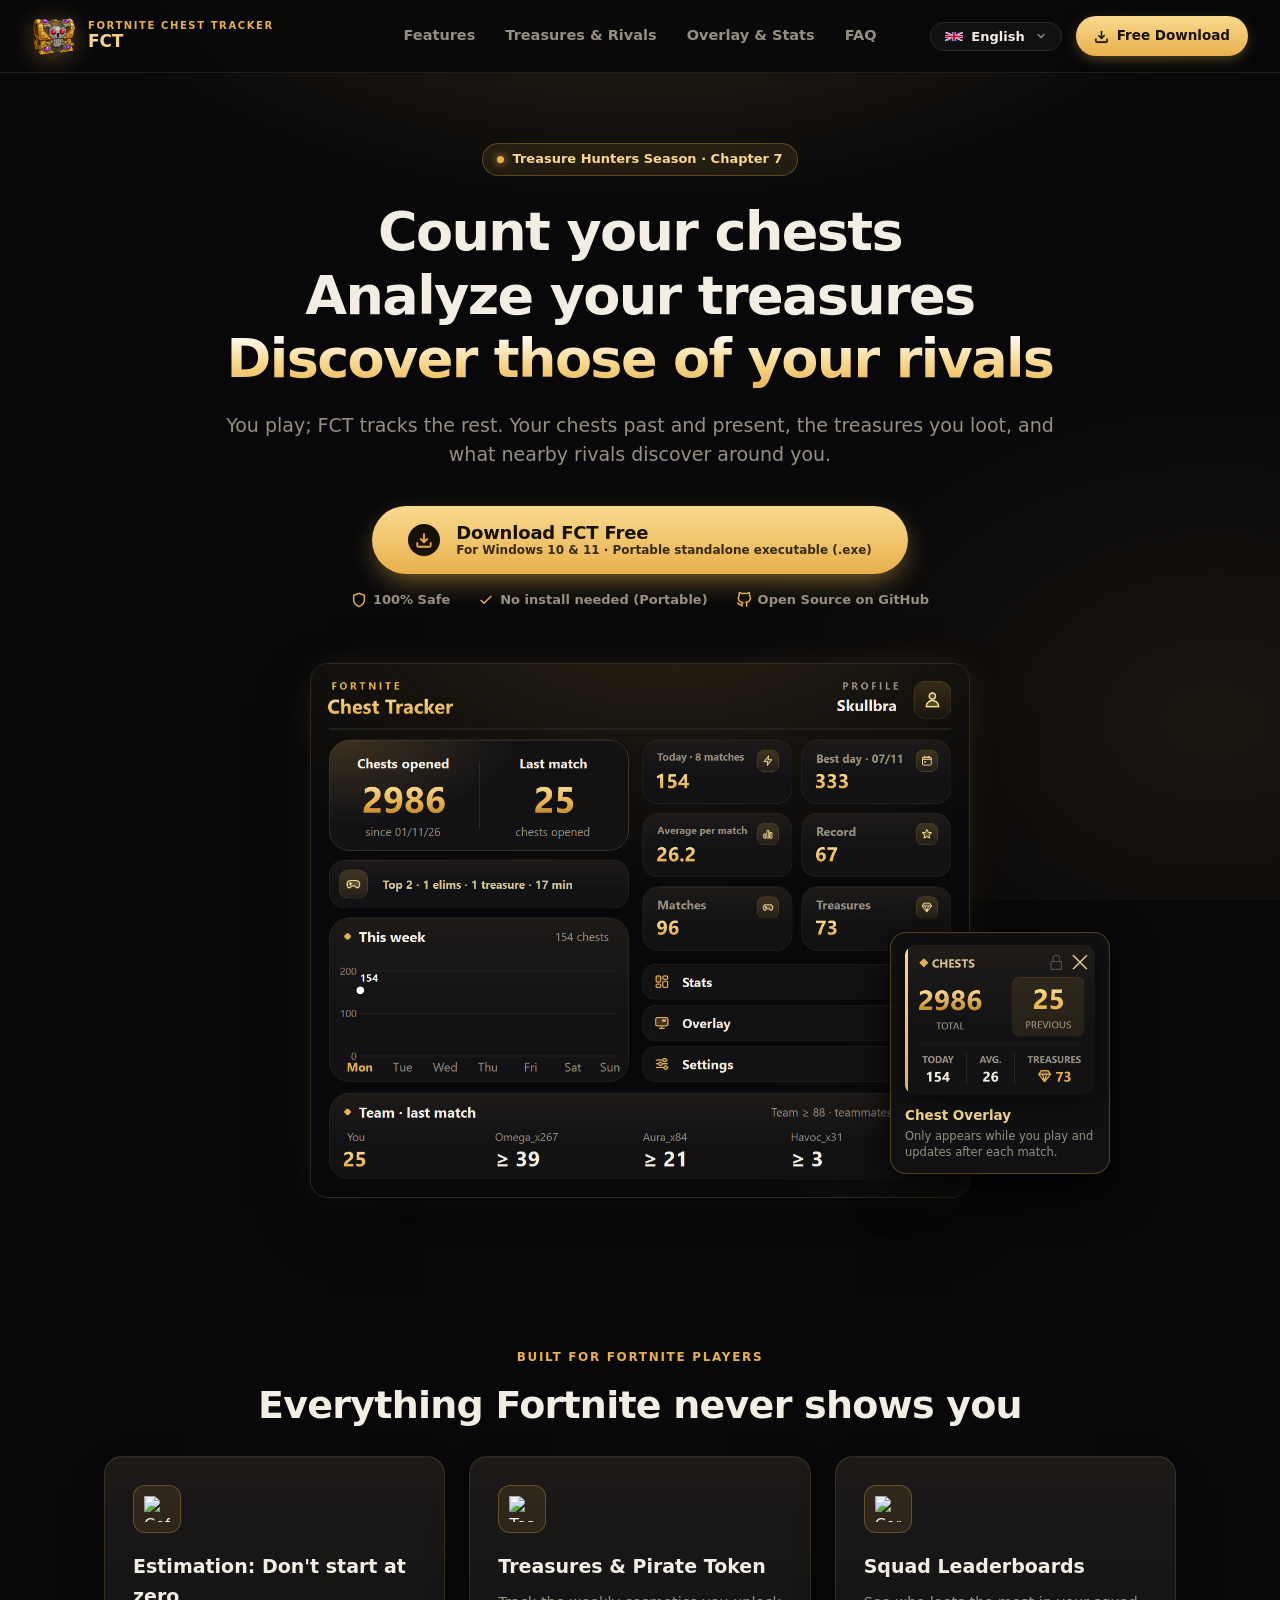
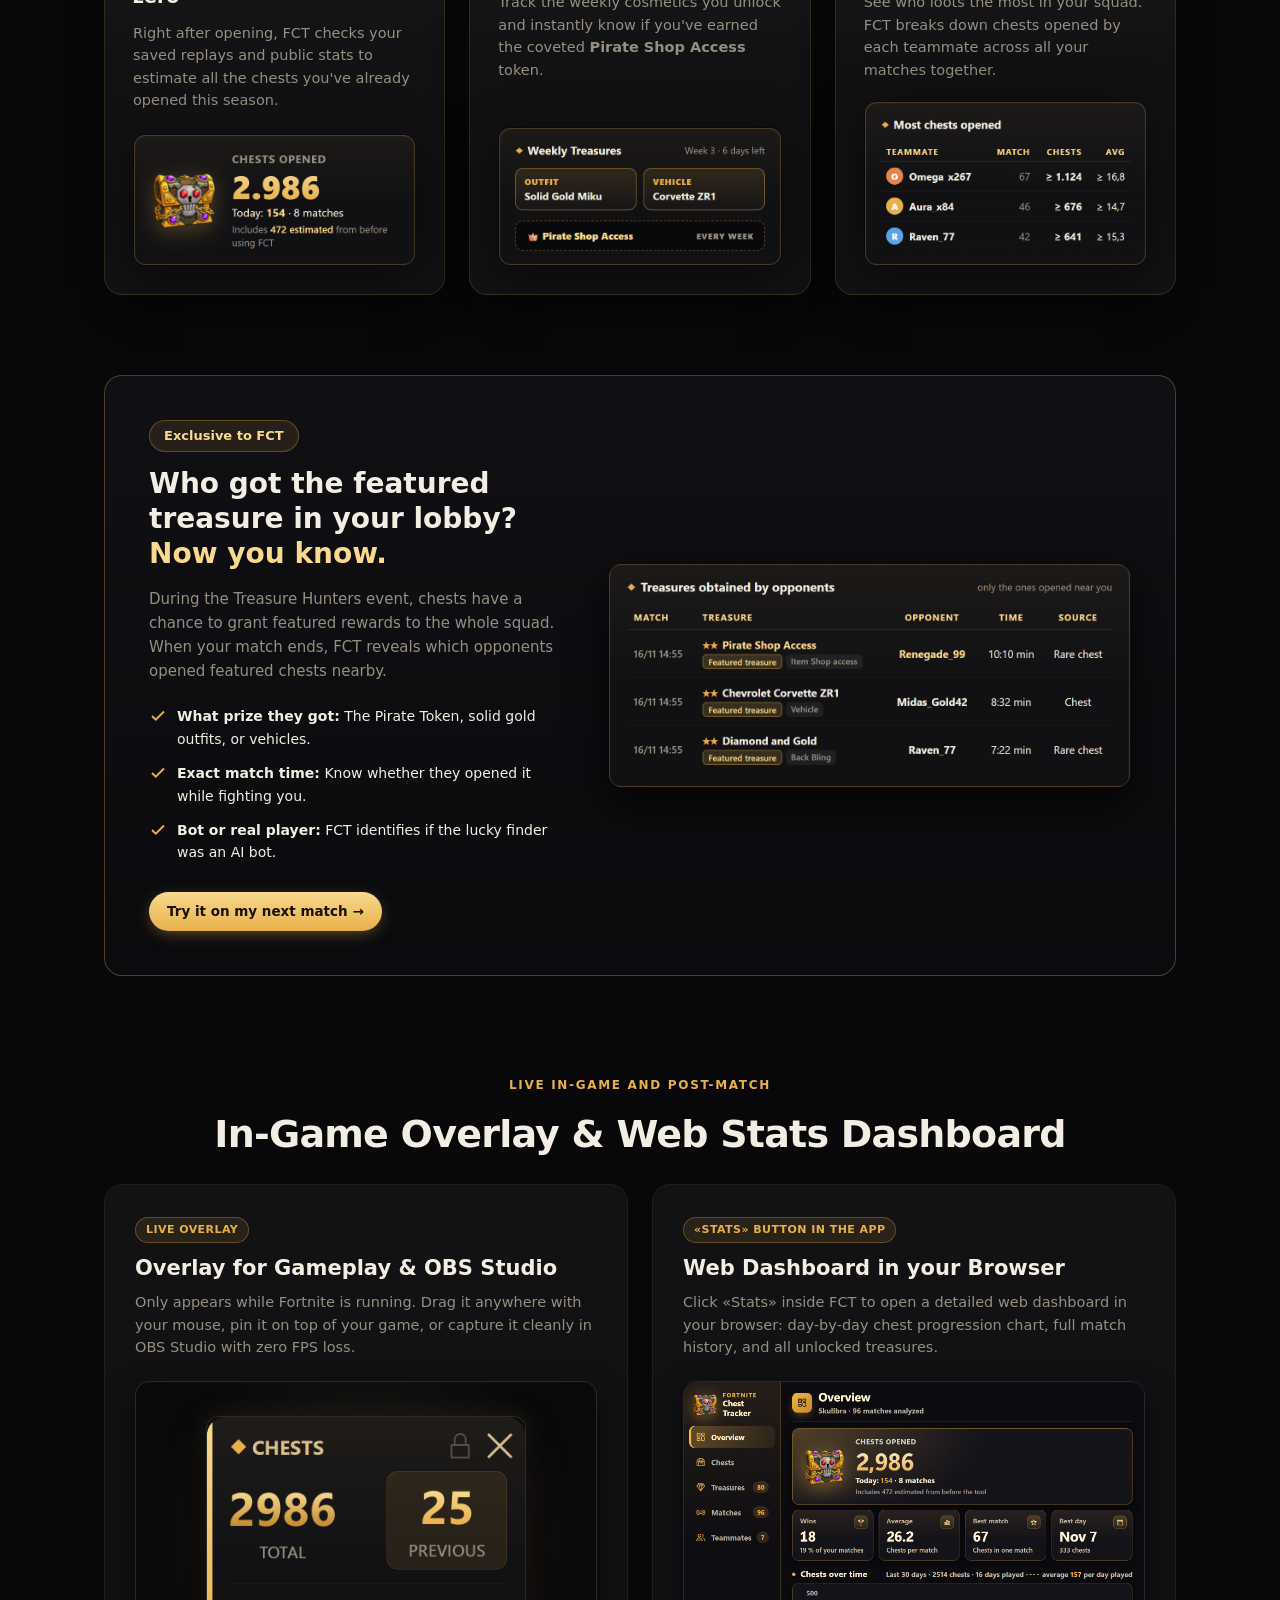
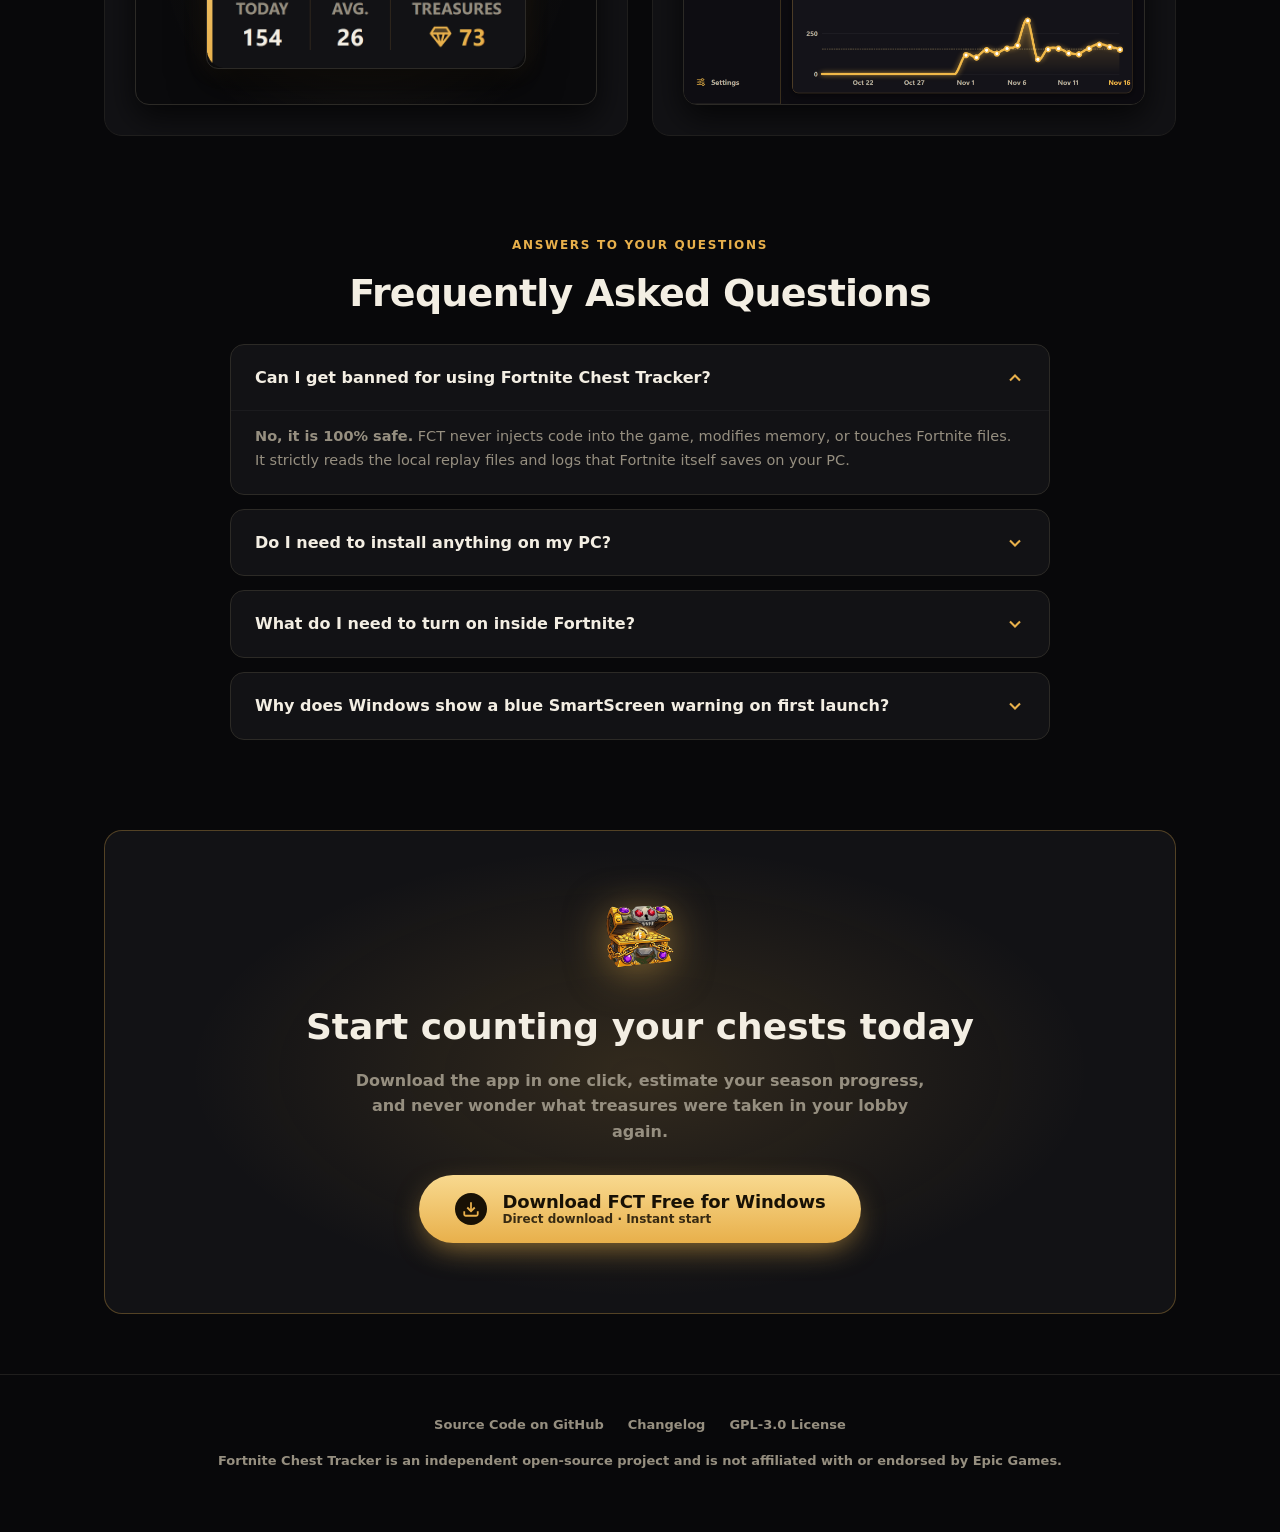
==== docs/en/index.html @ ac2f353c "docs: soporte de previsualización social por idioma y ruta /en/" ====
<!DOCTYPE html>
<html lang="en">

<head>
  <meta charset="UTF-8">
  <meta name="viewport" content="width=device-width, initial-scale=1.0">
  <title id="meta-title">Fortnite Chest Tracker (FCT) — Chest & Treasure Tracker</title>
  <meta name="description" id="meta-desc"
    content="Track every chest you open in Fortnite, match after match. Discover what featured treasures opponents found, estimate your season chest count, and push your personal records. 100% free and safe.">
  <link rel="icon" type="image/png" href="../images/icon-chest-open.png">

  <!-- Canonical -->
  <link rel="canonical" href="https://adrc4-ua.github.io/Fortnite-Chest-Tracker/en/">

  <!-- Open Graph / Redes Sociales (Facebook, WhatsApp, Telegram, Discord, LinkedIn) -->
  <meta property="og:site_name" content="Fortnite Chest Tracker">
  <meta property="og:type" content="website">
  <meta property="og:url" content="https://adrc4-ua.github.io/Fortnite-Chest-Tracker/en/">
  <meta property="og:title" content="Fortnite Chest Tracker">
  <meta property="og:description"
    content="Track every chest in Fortnite, analyze match treasures, discover what your rivals opened.">
  <meta property="og:image" content="https://adrc4-ua.github.io/Fortnite-Chest-Tracker/images/fct-preview.png">
  <meta property="og:image:secure_url" content="https://adrc4-ua.github.io/Fortnite-Chest-Tracker/images/fct-preview.png">
  <meta property="og:image:type" content="image/png">
  <meta property="og:image:width" content="1200">
  <meta property="og:image:height" content="630">
  <meta property="og:image:alt" content="Fortnite Chest Tracker - Chest and treasure tracker">
  <meta property="og:locale" content="en_US">
  <meta property="og:locale:alternate" content="es_ES">

  <!-- Twitter / X Cards -->
  <meta name="twitter:card" content="summary_large_image">
  <meta name="twitter:url" content="https://adrc4-ua.github.io/Fortnite-Chest-Tracker/en/">
  <meta name="twitter:title" content="Fortnite Chest Tracker">
  <meta name="twitter:description"
    content="Track every chest in Fortnite, analyze match treasures, discover what your rivals opened.">
  <meta name="twitter:image" content="https://adrc4-ua.github.io/Fortnite-Chest-Tracker/images/fct-preview.png">
  <meta name="twitter:image:alt" content="Fortnite Chest Tracker - Chest and treasure tracker">

  <meta name="theme-color" content="#e8b04b">

  <style>
    :root {
      --bg: #08080a;
      --bg2: #111114;
      --card: #121215;
      --card-hover: #17171d;
      --ink: #f3eee3;
      --muted: #968f80;
      --faint: #5a554b;
      --line: #1f1e1d;
      --line2: #2c2a26;
      --gold: #e8b04b;
      --gold-hi: #f8d98f;
      --gold-lo: #8a6524;
      --gold-soft: rgba(232, 176, 75, 0.10);
      --gold-line: rgba(232, 176, 75, 0.30);
      --radius: 18px;
      --shadow: 0 1px 0 rgba(255, 255, 255, 0.03) inset, 0 18px 40px -18px rgba(0, 0, 0, 0.7);
      --gold-fill: linear-gradient(180deg, var(--gold-hi), var(--gold));
      --gold-glow: 0 10px 30px -8px rgba(232, 176, 75, 0.65);
    }

    * {
      box-sizing: border-box;
      margin: 0;
      padding: 0;
    }

    html {
      scroll-behavior: smooth;
      background: var(--bg);
      color-scheme: dark;
    }

    body {
      background:
        radial-gradient(900px 480px at 50% -120px, rgba(232, 176, 75, 0.20), transparent 70%),
        radial-gradient(700px 520px at 95% 80%, rgba(232, 176, 75, 0.08), transparent 70%),
        var(--bg);
      background-attachment: fixed;
      color: var(--ink);
      font-family: "Segoe UI Variable Text", "Segoe UI", system-ui, -apple-system, sans-serif;
      line-height: 1.6;
      -webkit-font-smoothing: antialiased;
      overflow-x: hidden;
    }

    a {
      color: inherit;
      text-decoration: none;
    }

    .container {
      width: 100%;
      max-width: 1120px;
      margin: 0 auto;
      padding: 0 24px;
    }

    /* ---- Header / Nav ---------------------------------------------------- */
    header {
      position: sticky;
      top: 0;
      z-index: 1000;
      backdrop-filter: blur(16px);
      -webkit-backdrop-filter: blur(16px);
      background: rgba(8, 8, 10, 0.85);
      border-bottom: 1px solid var(--line);
      transition: background 0.2s;
      width: 100%;
    }

    .nav-wrap {
      position: relative;
      display: flex;
      align-items: center;
      justify-content: space-between;
      height: 72px;
      width: 100%;
      max-width: 1360px;
      margin: 0 auto;
      padding: 0 32px;
      box-sizing: border-box;
    }

    .logo {
      display: flex;
      align-items: center;
      gap: 12px;
      font-weight: 700;
      cursor: pointer;
      flex-shrink: 0;
      z-index: 2;
    }

    .logo-chest {
      position: relative;
      width: 44px;
      height: 44px;
      flex-shrink: 0;
    }

    .logo-chest img {
      position: absolute;
      top: 0;
      left: 0;
      width: 100%;
      height: 100%;
      object-fit: contain;
      transition: opacity 0.3s ease, transform 0.3s ease;
      filter: drop-shadow(0 4px 12px rgba(232, 176, 75, 0.35));
    }

    .logo-chest .img-open {
      opacity: 0;
      transform: scale(0.9);
    }

    .logo:hover .logo-chest .img-closed {
      opacity: 0;
      transform: scale(0.9);
    }

    .logo:hover .logo-chest .img-open {
      opacity: 1;
      transform: scale(1.08);
    }

    .logo-text {
      display: flex;
      flex-direction: column;
      line-height: 1.15;
    }

    .logo-text span {
      font-size: 10px;
      font-weight: 700;
      letter-spacing: 0.16em;
      text-transform: uppercase;
      color: var(--gold);
    }

    .logo-text b {
      font-size: 17px;
      letter-spacing: -0.01em;
      background: linear-gradient(90deg, var(--gold-hi), var(--gold));
      -webkit-background-clip: text;
      background-clip: text;
      color: transparent;
    }

    /* Opciones estrictamente centradas con respecto a la pantalla horizontal */
    .nav-links {
      position: absolute;
      left: 50%;
      top: 50%;
      transform: translate(-50%, -50%);
      display: flex;
      align-items: center;
      gap: 30px;
      font-size: 14.5px;
      font-weight: 600;
      color: var(--muted);
      white-space: nowrap;
      z-index: 1;
    }

    .nav-links a {
      transition: color 0.15s ease;
      white-space: nowrap;
    }

    .nav-links a:hover {
      color: var(--ink);
    }

    .nav-actions {
      display: flex;
      align-items: center;
      gap: 14px;
      flex-shrink: 0;
      z-index: 2;
    }

    /* Language Dropdown (Extensible & Aesthetic) */
    .lang-dropdown {
      position: relative;
      display: inline-block;
    }

    .lang-dropdown-btn {
      appearance: none;
      display: inline-flex;
      align-items: center;
      gap: 8px;
      background: var(--bg2);
      border: 1px solid var(--line2);
      color: var(--ink);
      font-family: inherit;
      font-size: 13px;
      font-weight: 600;
      padding: 7px 14px;
      border-radius: 99px;
      cursor: pointer;
      transition: border-color 0.15s, background 0.15s, box-shadow 0.15s;
      user-select: none;
    }

    .lang-dropdown-btn:hover,
    .lang-dropdown.open .lang-dropdown-btn {
      border-color: var(--gold-line);
      background: #17171d;
      color: #fff;
      box-shadow: 0 0 14px rgba(232, 176, 75, 0.18);
    }

    .lang-btn-flag {
      display: inline-flex;
      align-items: center;
      line-height: 1;
    }

    .lang-btn-label {
      line-height: 1;
    }

    .lang-chevron {
      color: var(--muted);
      transition: transform 0.2s ease, color 0.15s ease;
      margin-left: 2px;
      display: inline-block;
    }

    .lang-dropdown.open .lang-chevron {
      transform: rotate(180deg);
      color: var(--gold);
    }

    .lang-dropdown-menu {
      position: absolute;
      top: calc(100% + 8px);
      right: 0;
      min-width: 175px;
      background: rgba(18, 18, 21, 0.96);
      backdrop-filter: blur(16px);
      -webkit-backdrop-filter: blur(16px);
      border: 1px solid var(--gold-line);
      border-radius: 14px;
      padding: 6px;
      box-shadow: 0 12px 32px rgba(0, 0, 0, 0.75), 0 0 16px rgba(232, 176, 75, 0.12);
      display: none;
      flex-direction: column;
      gap: 3px;
      z-index: 1000;
      animation: dropdownFade 0.16s cubic-bezier(0.16, 1, 0.3, 1);
    }

    @keyframes dropdownFade {
      from {
        opacity: 0;
        transform: translateY(-5px) scale(0.97);
      }

      to {
        opacity: 1;
        transform: translateY(0) scale(1);
      }
    }

    .lang-dropdown.open .lang-dropdown-menu {
      display: flex;
    }

    .lang-dropdown-item {
      display: flex;
      align-items: center;
      justify-content: space-between;
      padding: 8px 12px;
      border-radius: 9px;
      color: var(--muted);
      font-size: 13px;
      font-weight: 600;
      text-decoration: none;
      transition: background 0.15s, color 0.15s;
      cursor: pointer;
    }

    .lang-dropdown-item:hover {
      background: var(--gold-soft);
      color: var(--ink);
    }

    .lang-dropdown-item.active {
      background: rgba(232, 176, 75, 0.14);
      color: var(--gold-hi);
      font-weight: 700;
    }

    .lang-item-left {
      display: flex;
      align-items: center;
      gap: 9px;
    }

    .lang-flag {
      display: inline-flex;
      align-items: center;
      line-height: 1;
    }

    .lang-code-badge {
      font-size: 10px;
      font-weight: 700;
      letter-spacing: 0.04em;
      padding: 2px 6px;
      border-radius: 6px;
      background: rgba(255, 255, 255, 0.06);
      color: var(--muted);
      transition: background 0.15s, color 0.15s;
    }

    .lang-dropdown-item.active .lang-code-badge {
      background: var(--gold-fill);
      color: #1a1206;
    }

    .lang-check-icon {
      width: 14px;
      height: 14px;
      color: var(--gold);
      opacity: 0;
      flex-shrink: 0;
      transition: opacity 0.15s;
    }

    .lang-dropdown-item.active .lang-check-icon {
      opacity: 1;
    }

    .nav-cta {
      display: inline-flex;
      align-items: center;
      gap: 8px;
      padding: 9px 18px;
      border-radius: 99px;
      font-size: 13.5px;
      font-weight: 700;
      background: var(--gold-fill);
      color: #1a1206;
      box-shadow: 0 4px 16px -4px rgba(232, 176, 75, 0.5);
      transition: transform 0.15s ease, box-shadow 0.15s ease;
      white-space: nowrap;
    }

    .nav-cta:hover {
      transform: translateY(-1px);
      box-shadow: 0 6px 20px -4px rgba(232, 176, 75, 0.7);
    }

    /* ---- Hero Section ---------------------------------------------------- */
    .hero {
      padding: 70px 0 50px;
      text-align: center;
      position: relative;
    }

    .badge-pill {
      display: inline-flex;
      align-items: center;
      gap: 8px;
      padding: 5px 14px;
      border-radius: 99px;
      font-size: 13px;
      font-weight: 600;
      background: var(--gold-soft);
      border: 1px solid var(--gold-line);
      color: var(--gold-hi);
      margin-bottom: 24px;
    }

    .badge-dot {
      width: 7px;
      height: 7px;
      border-radius: 50%;
      background: var(--gold);
      box-shadow: 0 0 8px var(--gold);
      animation: pulse 2s infinite;
    }

    @keyframes pulse {

      0%,
      100% {
        opacity: 1;
        transform: scale(1);
      }

      50% {
        opacity: 0.5;
        transform: scale(0.85);
      }
    }

    .hero h1 {
      font-size: clamp(34px, 4.8vw, 54px);
      font-weight: 800;
      line-height: 1.18;
      letter-spacing: -0.03em;
      max-width: 1100px;
      margin: 0 auto 20px;
    }

    .hero h1 .highlight {
      background: linear-gradient(180deg, #ffffff 10%, var(--gold-hi) 55%, var(--gold) 100%);
      -webkit-background-clip: text;
      background-clip: text;
      color: transparent;
      display: inline-block;
    }

    .hero-sub {
      font-size: clamp(16px, 1.9vw, 19px);
      color: var(--muted);
      max-width: 840px;
      margin: 0 auto 36px;
      line-height: 1.55;
    }

    /* ---- Big Download CTA Button ----------------------------------------- */
    .cta-group {
      display: flex;
      flex-direction: column;
      align-items: center;
      gap: 16px;
      margin-bottom: 28px;
    }

    .btn-main-download {
      display: inline-flex;
      align-items: center;
      gap: 16px;
      padding: 16px 36px;
      border-radius: 99px;
      background: var(--gold-fill);
      color: #181105;
      font-weight: 700;
      text-decoration: none;
      box-shadow: var(--gold-glow);
      transition: transform 0.2s cubic-bezier(0.34, 1.56, 0.64, 1), box-shadow 0.2s ease;
      cursor: pointer;
      position: relative;
    }

    .btn-main-download:hover {
      transform: translateY(-3px) scale(1.02);
      box-shadow: 0 16px 38px -8px rgba(232, 176, 75, 0.85);
    }

    .btn-main-download:active {
      transform: translateY(0) scale(0.99);
    }

    .btn-icon {
      width: 32px;
      height: 32px;
      background: #181105;
      color: var(--gold);
      border-radius: 50%;
      display: grid;
      place-items: center;
      flex-shrink: 0;
    }

    .btn-icon svg {
      width: 18px;
      height: 18px;
      stroke: currentColor;
      stroke-width: 2.4;
      fill: none;
    }

    .btn-content {
      display: flex;
      flex-direction: column;
      text-align: left;
      line-height: 1.2;
    }

    .btn-content strong {
      font-size: 18px;
      letter-spacing: -0.01em;
    }

    .btn-content small {
      font-size: 12px;
      opacity: 0.85;
      font-weight: 600;
    }

    .trust-badges {
      display: flex;
      flex-wrap: wrap;
      justify-content: center;
      gap: 20px 28px;
      font-size: 13px;
      color: var(--muted);
      font-weight: 600;
    }

    .trust-item {
      display: flex;
      align-items: center;
      gap: 6px;
    }

    .trust-item svg {
      color: var(--gold);
      width: 16px;
      height: 16px;
    }

    /* Mobile Helper Box (For TikTok traffic) */
    .mobile-helper {
      display: none;
      margin: 24px auto 0;
      max-width: 520px;
      padding: 14px 18px;
      border-radius: 14px;
      background: var(--card);
      border: 1px solid var(--gold-line);
      font-size: 13.5px;
      color: var(--ink);
      align-items: center;
      justify-content: space-between;
      gap: 12px;
      text-align: left;
    }

    .mobile-helper-btn {
      appearance: none;
      border: 1px solid var(--gold-line);
      background: var(--gold-soft);
      color: var(--gold-hi);
      font-weight: 700;
      font-size: 12.5px;
      padding: 7px 14px;
      border-radius: 8px;
      cursor: pointer;
      white-space: nowrap;
      transition: background 0.15s;
    }

    .mobile-helper-btn:hover {
      background: rgba(232, 176, 75, 0.22);
    }

    /* ---- Hero Showcase Banner -------------------------------------------- */
    .hero-preview {
      margin-top: 52px;
      position: relative;
      max-width: 660px;
      margin-left: auto;
      margin-right: auto;
    }

    .preview-window {
      position: relative;
      border-radius: var(--radius);
      border: 1px solid var(--line2);
      box-shadow: 0 24px 60px -20px rgba(0, 0, 0, 0.9), 0 0 40px -10px rgba(232, 176, 75, 0.2);
      overflow: hidden;
      background: var(--card);
    }

    .preview-window img {
      width: 100%;
      height: auto;
      display: block;
      transition: opacity 0.2s ease;
    }

    /* Floating Overlay Badge */
    .floating-overlay-card {
      position: absolute;
      bottom: 24px;
      right: -140px;
      width: 220px;
      background: rgba(18, 18, 21, 0.95);
      backdrop-filter: blur(12px);
      -webkit-backdrop-filter: blur(12px);
      border: 1px solid var(--gold-line);
      border-radius: 16px;
      padding: 12px 14px;
      box-shadow: 0 18px 42px rgba(0, 0, 0, 0.85);
      display: flex;
      flex-direction: column;
      gap: 10px;
      text-align: left;
      z-index: 2;
    }

    .floating-overlay-card img {
      width: 100%;
      height: auto;
      border: none;
      filter: drop-shadow(0 4px 12px rgba(0, 0, 0, 0.6));
      display: block;
    }

    .floating-overlay-text b {
      display: block;
      font-size: 13.5px;
      font-weight: 700;
      color: var(--gold-hi);
      margin-bottom: 3px;
    }

    .floating-overlay-text span {
      font-size: 11.5px;
      color: var(--muted);
      line-height: 1.38;
      display: block;
    }

    @media (max-width: 960px) {
      .hero-preview {
        max-width: 580px;
      }

      .floating-overlay-card {
        position: static;
        margin: 20px auto 0;
        max-width: 260px;
        width: 100%;
      }
    }

    /* ---- Features / Hooks Section ---------------------------------------- */
    .section-title {
      text-align: center;
      margin: 100px 0 20px;
    }

    .section-title span {
      font-size: 12px;
      font-weight: 700;
      letter-spacing: 0.14em;
      text-transform: uppercase;
      color: var(--gold);
      display: block;
      margin-bottom: 8px;
    }

    .section-title h2 {
      font-size: clamp(26px, 4vw, 38px);
      font-weight: 800;
      letter-spacing: -0.02em;
    }

    .features-grid {
      display: grid;
      grid-template-columns: repeat(auto-fit, minmax(320px, 1fr));
      gap: 24px;
      margin-bottom: 70px;
    }

    .feature-card {
      background: linear-gradient(180deg, rgba(232, 176, 75, 0.05), rgba(232, 176, 75, 0) 45%), var(--card);
      border: 1px solid rgba(232, 176, 75, 0.15);
      border-radius: var(--radius);
      padding: 28px;
      box-shadow: var(--shadow);
      display: flex;
      flex-direction: column;
      transition: transform 0.2s ease, border-color 0.2s ease;
    }

    .feature-card:hover {
      transform: translateY(-4px);
      border-color: var(--gold-line);
      background: var(--card-hover);
    }

    .feature-icon-wrap {
      width: 48px;
      height: 48px;
      border-radius: 12px;
      background: var(--gold-soft);
      border: 1px solid var(--gold-line);
      display: grid;
      place-items: center;
      margin-bottom: 18px;
    }

    .feature-icon-wrap img {
      width: 26px;
      height: 26px;
      object-fit: contain;
    }

    .feature-card h3 {
      font-size: 19px;
      font-weight: 700;
      margin-bottom: 10px;
      color: var(--ink);
    }

    .feature-card p {
      font-size: 14.5px;
      color: var(--muted);
      line-height: 1.55;
      margin-bottom: 20px;
      flex-grow: 1;
    }

    .feature-card .card-img {
      width: 100%;
      height: auto;
      border-radius: 14px;
      border: none;
      margin-top: auto;
      display: block;
      filter: drop-shadow(0 8px 24px rgba(0, 0, 0, 0.6));
    }

    /* ---- Deep Dive Rival Treasures --------------------------------------- */
    .spotlight {
      background: linear-gradient(180deg, #101014, #0b0b0e);
      border: 1px solid var(--gold-line);
      border-radius: var(--radius);
      padding: 44px;
      margin: 80px 0;
      display: grid;
      grid-template-columns: 1fr 1.25fr;
      gap: 40px;
      align-items: center;
    }

    .spotlight-text h3 {
      font-size: 28px;
      font-weight: 800;
      line-height: 1.25;
      margin-bottom: 16px;
    }

    .spotlight-text h3 .gold {
      color: var(--gold-hi);
    }

    .spotlight-text p {
      font-size: 15px;
      color: var(--muted);
      margin-bottom: 22px;
    }

    .spotlight-bullets {
      display: flex;
      flex-direction: column;
      gap: 12px;
      margin-bottom: 28px;
    }

    .spotlight-bullet {
      display: flex;
      align-items: flex-start;
      gap: 10px;
      font-size: 14px;
    }

    .spotlight-bullet svg {
      width: 18px;
      height: 18px;
      color: var(--gold);
      flex-shrink: 0;
      margin-top: 2px;
    }

    .spotlight-img {
      width: 100%;
      height: auto;
      border-radius: 16px;
      border: none;
      box-shadow: 0 16px 40px rgba(0, 0, 0, 0.75);
      display: block;
    }

    /* ---- Duo Section: Overlay + Stats ----------------------------------- */
    .duo-section {
      margin: 80px 0;
    }

    .duo-grid {
      display: grid;
      grid-template-columns: 1fr 1fr;
      gap: 24px;
      align-items: stretch;
    }

    .duo-card {
      background: var(--card);
      border: 1px solid var(--line);
      border-radius: var(--radius);
      padding: 30px;
      display: flex;
      flex-direction: column;
      justify-content: space-between;
      transition: border-color 0.2s ease, transform 0.2s ease;
      position: relative;
      overflow: hidden;
    }

    .duo-card:hover {
      border-color: var(--gold-line);
      transform: translateY(-2px);
    }

    .duo-card-header {
      margin-bottom: 22px;
    }

    .duo-pill {
      display: inline-flex;
      align-items: center;
      gap: 6px;
      font-size: 11px;
      font-weight: 700;
      color: var(--gold);
      background: var(--gold-soft);
      border: 1px solid var(--gold-line);
      border-radius: 99px;
      padding: 3px 10px;
      margin-bottom: 12px;
      letter-spacing: 0.04em;
      text-transform: uppercase;
    }

    .duo-card h3 {
      font-size: 21px;
      font-weight: 800;
      color: var(--ink);
      margin-bottom: 10px;
      line-height: 1.25;
    }

    .duo-card p {
      font-size: 14.5px;
      color: var(--muted);
      line-height: 1.55;
    }

    .duo-media {
      width: 100%;
      aspect-ratio: 1040 / 730;
      border: 1px solid var(--line2);
      border-radius: 14px;
      overflow: hidden;
      margin-top: auto;
      box-shadow: 0 12px 32px rgba(0, 0, 0, 0.7);
      position: relative;
      box-sizing: border-box;
    }

    .duo-media-overlay {
      display: flex;
      align-items: center;
      justify-content: center;
      background: radial-gradient(circle at center, rgba(232, 176, 75, 0.08) 0%, #0a0a0c 75%);
      padding: 24px;
    }

    .duo-media-overlay img {
      max-width: 320px;
      width: 82%;
      height: auto;
      border-radius: 12px;
      border: 1px solid var(--line2);
      box-shadow: 0 14px 36px rgba(0, 0, 0, 0.75), 0 0 24px rgba(232, 176, 75, 0.12);
      transition: transform 0.25s ease, box-shadow 0.25s ease;
    }

    .duo-card:hover .duo-media-overlay img {
      transform: scale(1.02);
      box-shadow: 0 16px 40px rgba(0, 0, 0, 0.8), 0 0 28px rgba(232, 176, 75, 0.22);
    }

    .duo-media-stats {
      background: #0d0c0b;
    }

    .duo-media-stats img {
      width: 100%;
      height: 100%;
      object-fit: cover;
      display: block;
      transition: transform 0.25s ease;
    }

    .duo-card:hover .duo-media-stats img {
      transform: scale(1.01);
    }

    /* ---- FAQ Section ----------------------------------------------------- */
    .faq-section {
      max-width: 820px;
      margin: 80px auto;
    }

    .faq-item {
      background: var(--card);
      border: 1px solid var(--line2);
      border-radius: 14px;
      margin-bottom: 14px;
      overflow: hidden;
      transition: border-color 0.2s;
    }

    .faq-item:hover {
      border-color: var(--gold-line);
    }

    .faq-question {
      padding: 20px 24px;
      font-size: 16px;
      font-weight: 700;
      display: flex;
      justify-content: space-between;
      align-items: center;
      cursor: pointer;
      user-select: none;
    }

    .faq-question svg {
      width: 20px;
      height: 20px;
      color: var(--gold);
      transition: transform 0.2s ease;
      flex-shrink: 0;
    }

    .faq-item.open .faq-question svg {
      transform: rotate(180deg);
    }

    .faq-answer {
      display: none;
      padding: 0 24px 22px;
      font-size: 14.5px;
      color: var(--muted);
      line-height: 1.6;
      border-top: 1px solid rgba(255, 255, 255, 0.04);
      padding-top: 14px;
    }

    .faq-item.open .faq-answer {
      display: block;
    }

    /* ---- Bottom Banner CTA ----------------------------------------------- */
    .bottom-cta {
      text-align: center;
      padding: 70px 24px;
      border-radius: var(--radius);
      background: radial-gradient(600px 300px at 50% 50%, rgba(232, 176, 75, 0.15), transparent 75%), var(--card);
      border: 1px solid var(--gold-line);
      margin: 90px 0 60px;
      position: relative;
    }

    .bottom-chest {
      width: 72px;
      height: 72px;
      margin: 0 auto 18px;
      filter: drop-shadow(0 6px 20px rgba(232, 176, 75, 0.5));
      animation: float 3s ease-in-out infinite;
    }

    @keyframes float {

      0%,
      100% {
        transform: translateY(0);
      }

      50% {
        transform: translateY(-8px);
      }
    }

    .bottom-cta h2 {
      font-size: clamp(26px, 4vw, 36px);
      font-weight: 800;
      margin-bottom: 12px;
    }

    .bottom-cta p {
      font-size: 16px;
      color: var(--muted);
      max-width: 580px;
      margin: 0 auto 30px;
    }

    /* ---- Download Toast Modal -------------------------------------------- */
    .toast-overlay {
      position: fixed;
      top: 0;
      left: 0;
      width: 100vw;
      height: 100vh;
      background: rgba(0, 0, 0, 0.75);
      backdrop-filter: blur(8px);
      z-index: 1000;
      display: none;
      align-items: center;
      justify-content: center;
      padding: 20px;
    }

    .toast-card {
      background: var(--card);
      border: 1px solid var(--gold-line);
      border-radius: 20px;
      max-width: 480px;
      width: 100%;
      padding: 32px 28px;
      box-shadow: 0 24px 60px rgba(0, 0, 0, 0.9);
      text-align: center;
      animation: popIn 0.25s cubic-bezier(0.34, 1.56, 0.64, 1);
      position: relative;
    }

    @keyframes popIn {
      from {
        opacity: 0;
        transform: scale(0.9);
      }

      to {
        opacity: 1;
        transform: scale(1);
      }
    }

    .toast-close {
      position: absolute;
      top: 16px;
      right: 18px;
      background: transparent;
      border: 0;
      color: var(--muted);
      font-size: 22px;
      cursor: pointer;
    }

    .toast-card h3 {
      font-size: 22px;
      font-weight: 800;
      margin-bottom: 8px;
      color: var(--gold-hi);
    }

    .toast-card p {
      font-size: 14px;
      color: var(--muted);
      margin-bottom: 22px;
    }

    .toast-steps {
      display: flex;
      flex-direction: column;
      gap: 12px;
      text-align: left;
      background: var(--bg2);
      border: 1px solid var(--line2);
      border-radius: 12px;
      padding: 16px;
      margin-bottom: 22px;
    }

    .toast-step {
      display: flex;
      gap: 12px;
      font-size: 13.5px;
    }

    .toast-step-num {
      width: 22px;
      height: 22px;
      border-radius: 50%;
      background: var(--gold-fill);
      color: #1a1206;
      font-weight: 800;
      display: grid;
      place-items: center;
      font-size: 12px;
      flex-shrink: 0;
    }

    /* ---- Footer ---------------------------------------------------------- */
    footer {
      border-top: 1px solid var(--line);
      padding: 40px 0 60px;
      font-size: 13px;
      color: var(--muted);
      text-align: center;
    }

    .footer-links {
      display: flex;
      justify-content: center;
      gap: 24px;
      margin-bottom: 16px;
      font-weight: 600;
    }

    .footer-links a:hover {
      color: var(--gold);
    }

    /* ---- Elementos exclusivamente móviles (ocultos en PC) ---- */
    .mobile-menu-btn,
    .mobile-nav-drawer,
    .nav-cta-text-mobile,
    .lang-btn-code {
      display: none !important;
    }

    /* ---- Responsive Design (Mobile & Tablets) ---- */
    @media (max-width: 1040px) {
      .nav-links {
        display: none !important;
      }

      .nav-wrap {
        padding: 0 20px;
      }

      .mobile-menu-btn {
        display: flex !important;
        align-items: center;
        justify-content: center;
      }

      .mobile-nav-drawer {
        display: block !important;
      }
    }

    /* Hamburguesa y Menú Móvil */
    .mobile-menu-btn {
      width: 38px;
      height: 38px;
      border-radius: 10px;
      background: var(--bg2);
      border: 1px solid var(--line2);
      color: var(--ink);
      cursor: pointer;
      padding: 0;
      transition: background 0.15s, border-color 0.15s;
      flex-shrink: 0;
      z-index: 1002;
    }

    .mobile-menu-btn:hover {
      border-color: var(--gold-line);
      background: rgba(232, 176, 75, 0.08);
    }

    .hamburger-box {
      width: 18px;
      height: 14px;
      position: relative;
      display: block;
    }

    .hamburger-inner,
    .hamburger-inner::before,
    .hamburger-inner::after {
      width: 18px;
      height: 2px;
      background-color: var(--ink);
      border-radius: 2px;
      position: absolute;
      transition: transform 0.22s ease, background-color 0.2s ease, top 0.22s ease, opacity 0.15s ease;
    }

    .hamburger-inner {
      top: 6px;
      display: block;
    }

    .hamburger-inner::before {
      content: "";
      top: -6px;
      left: 0;
    }

    .hamburger-inner::after {
      content: "";
      top: 6px;
      left: 0;
    }

    .mobile-menu-btn.open .hamburger-inner {
      background-color: transparent !important;
    }

    .mobile-menu-btn.open .hamburger-inner::before {
      top: 0;
      transform: rotate(45deg);
      background-color: var(--gold-hi);
    }

    .mobile-menu-btn.open .hamburger-inner::after {
      top: 0;
      transform: rotate(-45deg);
      background-color: var(--gold-hi);
    }

    .mobile-nav-drawer {
      position: fixed;
      top: 0;
      left: 0;
      width: 100%;
      height: 100%;
      z-index: 999;
      pointer-events: none;
      transition: opacity 0.25s ease;
      opacity: 0;
    }

    .mobile-nav-drawer.open {
      pointer-events: auto;
      opacity: 1;
    }

    .mobile-nav-backdrop {
      position: absolute;
      top: 0;
      left: 0;
      width: 100%;
      height: 100%;
      background: rgba(0, 0, 0, 0.75);
      backdrop-filter: blur(12px);
      -webkit-backdrop-filter: blur(12px);
    }

    .mobile-nav-content {
      position: absolute;
      top: 72px;
      left: 0;
      right: 0;
      background: rgba(14, 14, 17, 0.98);
      border-bottom: 1px solid var(--gold-line);
      box-shadow: 0 20px 40px rgba(0, 0, 0, 0.9), 0 0 24px rgba(232, 176, 75, 0.1);
      padding: 16px 20px 24px;
      display: flex;
      flex-direction: column;
      gap: 14px;
      transform: translateY(-10px);
      transition: transform 0.25s cubic-bezier(0.16, 1, 0.3, 1);
      max-height: calc(100vh - 72px);
      overflow-y: auto;
      box-sizing: border-box;
    }

    .mobile-nav-drawer.open .mobile-nav-content {
      transform: translateY(0);
    }

    .mobile-nav-links {
      display: flex;
      flex-direction: column;
      gap: 4px;
    }

    .mobile-nav-link {
      display: flex;
      align-items: center;
      justify-content: space-between;
      padding: 12px 14px;
      border-radius: 12px;
      font-size: 15.5px;
      font-weight: 600;
      color: var(--ink);
      text-decoration: none;
      transition: background 0.15s, color 0.15s;
    }

    .mobile-nav-link:hover,
    .mobile-nav-link:active {
      background: rgba(232, 176, 75, 0.1);
      color: var(--gold-hi);
    }

    .mobile-nav-link::after {
      content: "›";
      font-size: 18px;
      color: var(--muted);
      line-height: 1;
    }

    .mobile-nav-link:hover::after {
      color: var(--gold);
    }

    .mobile-nav-divider {
      height: 1px;
      background: var(--line2);
      margin: 4px 0;
    }

    .mobile-nav-actions {
      display: flex;
      flex-direction: column;
      gap: 10px;
    }

    .mobile-nav-cta {
      display: flex;
      align-items: center;
      justify-content: center;
      gap: 10px;
      padding: 13px 20px;
      border-radius: 99px;
      background: var(--gold-fill);
      color: #1a1206;
      font-weight: 700;
      font-size: 14px;
      box-shadow: 0 4px 16px -4px rgba(232, 176, 75, 0.5);
      text-decoration: none;
    }

    .mobile-nav-copy-btn {
      display: flex;
      align-items: center;
      justify-content: center;
      gap: 8px;
      padding: 11px 18px;
      border-radius: 99px;
      background: var(--bg2);
      border: 1px solid var(--gold-line);
      color: var(--gold-hi);
      font-size: 13px;
      font-weight: 600;
      cursor: pointer;
      transition: background 0.15s;
    }

    .mobile-nav-footer {
      display: flex;
      justify-content: center;
      align-items: center;
      gap: 20px;
      padding-top: 8px;
      font-size: 12.5px;
      color: var(--muted);
    }

    .mobile-nav-footer a {
      color: var(--muted);
      display: inline-flex;
      align-items: center;
      gap: 6px;
      transition: color 0.15s;
    }

    .mobile-nav-footer a:hover {
      color: var(--gold);
    }

    @media (max-width: 860px) {
      .nav-wrap {
        height: 64px;
        padding: 0 16px;
      }

      .mobile-nav-content {
        top: 64px;
        max-height: calc(100vh - 64px);
      }

      .logo-chest {
        width: 38px;
        height: 38px;
      }

      .logo-text b {
        font-size: 16px;
      }

      .nav-actions {
        gap: 8px;
      }

      .lang-dropdown-btn {
        padding: 6px 10px;
        font-size: 12.5px;
        gap: 6px;
      }

      .mobile-helper {
        display: flex;
      }

      .spotlight {
        grid-template-columns: 1fr;
        padding: 24px 18px;
        margin: 50px 0;
        gap: 24px;
      }

      .spotlight-text h3 {
        font-size: 22px;
        line-height: 1.3;
      }

      .spotlight-text p {
        font-size: 14.5px;
      }

      .spotlight-bullet {
        font-size: 13.5px;
      }

      .spotlight-text .nav-cta {
        width: 100%;
        justify-content: center;
        text-align: center;
      }

      .duo-section {
        margin: 50px 0;
      }

      .duo-grid {
        grid-template-columns: 1fr;
        gap: 20px;
      }

      .duo-card {
        padding: 22px 18px;
      }

      .duo-card h3 {
        font-size: 19px;
      }

      .duo-card p {
        font-size: 14px;
      }

      .duo-media-overlay {
        padding: 16px;
      }

      .duo-media-overlay img {
        width: 88%;
        max-width: 290px;
      }

      .floating-overlay-card {
        position: static;
        margin-top: 16px;
        width: 100%;
        max-width: none;
      }

      .btn-main-download {
        width: 100%;
        justify-content: center;
        padding: 14px 20px;
        max-width: 400px;
        margin: 0 auto;
      }
    }

    @media (max-width: 640px) {
      .container {
        padding: 0 16px;
      }

      .logo-text span {
        display: none !important;
      }

      .lang-btn-label {
        display: none !important;
      }

      .lang-btn-code {
        display: inline-block !important;
        font-size: 11px;
        font-weight: 700;
        letter-spacing: 0.04em;
      }

      .nav-cta {
        padding: 6px 12px;
        gap: 6px;
        font-size: 12px;
      }

      .nav-cta-text {
        display: none !important;
      }

      .nav-cta-text-mobile {
        display: inline !important;
        font-size: 12px;
      }

      .mobile-menu-btn {
        width: 36px;
        height: 36px;
      }

      .hero {
        padding: 36px 0 24px;
      }

      .badge-pill {
        font-size: 11px;
        padding: 4px 10px;
        max-width: 100%;
        line-height: 1.35;
      }

      .hero h1 {
        font-size: clamp(25px, 7vw, 34px);
        letter-spacing: -0.02em;
        margin-bottom: 16px;
        line-height: 1.22;
      }

      .hero-sub {
        font-size: 14.5px;
        line-height: 1.5;
        margin-bottom: 24px;
        padding: 0 4px;
      }

      .trust-badges {
        gap: 10px 18px;
        font-size: 12px;
      }

      .mobile-helper {
        flex-direction: column;
        text-align: center;
        gap: 12px;
        padding: 14px 16px;
      }

      .mobile-helper-btn {
        width: 100%;
        justify-content: center;
        padding: 9px 16px;
        font-size: 12.5px;
      }

      .hero-preview {
        margin-top: 32px;
        max-width: 100%;
      }

      .features-grid {
        grid-template-columns: 1fr;
        gap: 16px;
        margin-bottom: 48px;
      }

      .feature-card {
        padding: 22px 18px;
      }

      .section-title {
        margin: 50px 0 16px;
      }

      .section-title h2 {
        font-size: 24px;
      }

      .faq-section {
        margin: 50px auto;
      }

      .faq-question {
        padding: 16px 18px;
        font-size: 14.5px;
      }

      .faq-answer {
        padding: 0 18px 16px;
        font-size: 13.5px;
      }

      .bottom-cta {
        padding: 40px 16px;
        margin: 40px 0 30px;
      }

      .bottom-chest {
        width: 58px;
        height: 58px;
        margin-bottom: 12px;
      }

      .bottom-cta h2 {
        font-size: 23px;
      }

      .bottom-cta p {
        font-size: 14px;
        margin-bottom: 22px;
      }

      footer {
        padding: 30px 16px 50px;
      }

      .footer-links {
        flex-wrap: wrap;
        gap: 12px 18px;
      }
    }

    @media (max-width: 380px) {
      .nav-wrap {
        padding: 0 12px;
      }

      .nav-actions {
        gap: 6px;
      }

      .nav-cta {
        padding: 6px 9px;
      }

      .nav-cta-text-mobile {
        display: none !important;
      }
    }
  </style>
</head>

<body>

  <!-- Header -->
  <header>
    <div class="nav-wrap">
      <a href="#" class="logo">
        <div class="logo-chest">
          <img src="../images/icon-chest-closed.png" alt="Closed Chest" class="img-closed">
          <img src="../images/icon-chest-open.png" alt="Open Chest with Token" class="img-open">
        </div>
        <div class="logo-text">
          <span>Fortnite Chest Tracker</span>
          <b>FCT</b>
        </div>
      </a>

      <nav class="nav-links">
        <a href="#funciones" data-i18n="nav_features">Features</a>
        <a href="#tesoros-rivales" data-i18n="nav_rivals">Treasures & Rivals</a>
        <a href="#overlay" data-i18n="nav_overlay">Overlay & Stats</a>
        <a href="#faq" data-i18n="nav_faq">FAQ</a>
      </nav>

      <div class="nav-actions">
        <!-- Desplegable de Idiomas (Extensible con enlaces directos para compartir) -->
        <div class="lang-dropdown" id="lang-dropdown">
          <button class="lang-dropdown-btn" id="lang-dropdown-btn" type="button" aria-expanded="false"
            aria-label="Cambiar idioma">
            <span class="lang-btn-flag" id="lang-btn-flag"></span>
            <span class="lang-btn-label" id="lang-btn-label">English</span>
            <span class="lang-btn-code" id="lang-btn-code">EN</span>
            <svg class="lang-chevron" width="12" height="12" viewBox="0 0 24 24" fill="none" stroke="currentColor"
              stroke-width="2.5" stroke-linecap="round" stroke-linejoin="round">
              <polyline points="6 9 12 15 18 9"></polyline>
            </svg>
          </button>
          <div class="lang-dropdown-menu" id="lang-dropdown-menu" role="menu">
            <!-- Populated dynamically via JS -->
          </div>
        </div>

        <a href="https://github.com/adrc4-ua/Fortnite-Chest-Tracker/releases/latest/download/FCT.exe"
          class="nav-cta direct-download-trigger" id="nav-cta-btn">
          <svg width="15" height="15" viewBox="0 0 24 24" fill="none" stroke="currentColor" stroke-width="2.5">
            <path d="M21 15v4a2 2 0 0 1-2 2H5a2 2 0 0 1-2-2v-4" />
            <polyline points="7 10 12 15 17 10" />
            <line x1="12" y1="15" x2="12" y2="3" />
          </svg>
          <span class="nav-cta-text" data-i18n="nav_cta">Free Download</span>
          <span class="nav-cta-text-mobile" data-i18n="nav_cta_short">Download</span>
        </a>

        <!-- Botón Hamburguesa Móvil -->
        <button class="mobile-menu-btn" id="mobile-menu-btn" type="button" aria-label="Abrir menú" aria-expanded="false">
          <span class="hamburger-box">
            <span class="hamburger-inner"></span>
          </span>
        </button>
      </div>
    </div>
  </header>
  <!-- Mobile Navigation Drawer -->
  <div class="mobile-nav-drawer" id="mobile-nav-drawer" aria-hidden="true">
    <div class="mobile-nav-backdrop" id="mobile-nav-backdrop"></div>
    <div class="mobile-nav-content">
      <div class="mobile-nav-links">
        <a href="#funciones" class="mobile-nav-link" data-i18n="nav_features">Features</a>
        <a href="#tesoros-rivales" class="mobile-nav-link" data-i18n="nav_rivals">Treasures & Rivals</a>
        <a href="#overlay" class="mobile-nav-link" data-i18n="nav_overlay">Overlay & Stats</a>
        <a href="#faq" class="mobile-nav-link" data-i18n="nav_faq">FAQ</a>
      </div>
      <div class="mobile-nav-divider"></div>
      <div class="mobile-nav-actions">
        <a href="https://github.com/adrc4-ua/Fortnite-Chest-Tracker/releases/latest/download/FCT.exe"
          class="mobile-nav-cta direct-download-trigger">
          <svg width="18" height="18" viewBox="0 0 24 24" fill="none" stroke="currentColor" stroke-width="2.5">
            <path d="M21 15v4a2 2 0 0 1-2 2H5a2 2 0 0 1-2-2v-4" />
            <polyline points="7 10 12 15 17 10" />
            <line x1="12" y1="15" x2="12" y2="3" />
          </svg>
          <span data-i18n="nav_cta">Free Download</span>
        </a>
        <button class="mobile-nav-copy-btn" id="mobile-nav-copy-btn" type="button" onclick="copyLink()">
          <svg width="16" height="16" viewBox="0 0 24 24" fill="none" stroke="currentColor" stroke-width="2">
            <rect x="9" y="9" width="13" height="13" rx="2" ry="2"></rect>
            <path d="M5 15H4a2 2 0 0 1-2-2V4a2 2 0 0 1 2-2h9a2 2 0 0 1 2 2v1"></path>
          </svg>
          <span data-i18n="mobile_helper_btn">Copiar enlace</span>
        </button>
      </div>
      <div class="mobile-nav-footer">
        <a href="https://github.com/adrc4-ua/Fortnite-Chest-Tracker" target="_blank" rel="noopener">
          <svg width="15" height="15" viewBox="0 0 24 24" fill="currentColor">
            <path d="M12 0C5.37 0 0 5.37 0 12c0 5.31 3.435 9.795 8.205 11.385.6.105.825-.255.825-.57 0-.285-.015-1.23-.015-2.235-3.015.555-3.795-.735-4.035-1.41-.135-.345-.72-1.41-1.23-1.695-.42-.225-1.02-.78-.015-.795.945-.015 1.62.87 1.845 1.23 1.08 1.815 2.805 1.305 3.495.99.105-.78.42-1.305.765-1.605-2.67-.3-5.46-1.335-5.46-5.925 0-1.305.465-2.385 1.23-3.225-.12-.3-.54-1.53.12-3.18 0 0 1.005-.315 3.3 1.23.96-.27 1.98-.405 3-.405s2.04.135 3 .405c2.295-1.56 3.3-1.23 3.3-1.23.66 1.65.24 2.88.12 3.18.765.84 1.23 1.905 1.23 3.225 0 4.605-2.805 5.625-5.475 5.925.435.375.81 1.095.81 2.22 0 1.605-.015 2.895-.015 3.3 0 .315.225.69.825.57A12.02 12.02 0 0024 12c0-6.63-5.37-12-12-12z"/>
          </svg>
          <span data-i18n="foot_code">Source Code on GitHub</span>
        </a>
        <a href="https://github.com/adrc4-ua/Fortnite-Chest-Tracker/blob/main/CHANGELOG.md" target="_blank" rel="noopener">
          <span data-i18n="foot_changelog">Changelog</span>
        </a>
      </div>
    </div>
  </div>

  <!-- Hero Section -->
  <main class="container">
    <section class="hero">
      <div class="badge-pill">
        <span class="badge-dot"></span>
        <span data-i18n="hero_badge">Treasure Hunters Season · Chapter 7</span>
      </div>

      <h1 data-i18n-html="hero_title">Count your chests <br>Analyze your treasures <br><span class="highlight">Discover those of your rivals</span></h1>

      <p class="hero-sub" data-i18n-html="hero_sub">You play; FCT tracks the rest. Your chests past and present, the treasures you loot, and what nearby rivals discover around you.</p>

      <!-- Main CTA Group -->
      <div class="cta-group">
        <a href="https://github.com/adrc4-ua/Fortnite-Chest-Tracker/releases/latest/download/FCT.exe"
          class="btn-main-download direct-download-trigger" id="hero-download-btn">
          <div class="btn-icon">
            <svg viewBox="0 0 24 24">
              <path d="M21 15v4a2 2 0 0 1-2 2H5a2 2 0 0 1-2-2v-4" />
              <polyline points="7 10 12 15 17 10" />
              <line x1="12" y1="15" x2="12" y2="3" />
            </svg>
          </div>
          <div class="btn-content">
            <strong data-i18n="cta_main">Download FCT Free</strong>
            <small data-i18n="cta_sub">For Windows 10 & 11 · Portable standalone executable (.exe)</small>
          </div>
        </a>

        <div class="trust-badges">
          <div class="trust-item">
            <svg viewBox="0 0 24 24" fill="none" stroke="currentColor" stroke-width="2.2">
              <path d="M12 22s8-4 8-10V5l-8-3-8 3v7c0 6 8 10 8 10z" />
            </svg>
            <span data-i18n="trust_safe">100% Safe</span>
          </div>
          <div class="trust-item">
            <svg viewBox="0 0 24 24" fill="none" stroke="currentColor" stroke-width="2.2">
              <polyline points="20 6 9 17 4 12" />
            </svg>
            <span data-i18n="trust_portable">No install needed (Portable)</span>
          </div>
          <div class="trust-item">
            <svg viewBox="0 0 24 24" fill="none" stroke="currentColor" stroke-width="2.2">
              <path
                d="M9 19c-5 1.5-5-2.5-7-3m14 6v-3.87a3.37 3.37 0 0 0-.94-2.61c3.14-.35 6.44-1.54 6.44-7A5.44 5.44 0 0 0 20 4.77 5.07 5.07 0 0 0 19.91 1S18.73.65 16 2.48a13.38 13.38 0 0 0-7 0C6.27.65 5.09 1 5.09 1A5.07 5.07 0 0 0 5 4.77a5.44 5.44 0 0 0-1.5 3.78c0 5.42 3.3 6.61 6.44 7A3.37 3.37 0 0 0 9 18.13V22" />
            </svg>
            <span data-i18n="trust_open">Open Source on GitHub</span>
          </div>
        </div>
      </div>

      <!-- Mobile User Helper (TikTok conversion) -->
      <div class="mobile-helper" id="mobile-helper">
        <span data-i18n-html="mobile_helper_txt">📱 <strong>On mobile?</strong> Copy the link to download it when you hop on your PC.</span>
        <button class="mobile-helper-btn" id="copy-link-btn" onclick="copyLink()" data-i18n="btn_copy">Copy Link</button>
      </div>

      <!-- Main Showcase Preview -->
      <div class="hero-preview">
        <div class="preview-window">
          <img src="../images/main-es.png" data-i18n-src-es="../images/main-es.png" data-i18n-src-en="../images/main-en.png"
            alt="Ventana principal de Fortnite Chest Tracker" id="img-main">
        </div>

        <div class="floating-overlay-card">
          <img src="../images/overlay-es.png" data-i18n-src-es="../images/overlay-es.png"
            data-i18n-src-en="../images/overlay-en.png" alt="Overlay" id="img-overlay-float">
          <div class="floating-overlay-text">
            <b data-i18n="overlay_float_title">Chest Overlay</b>
            <span data-i18n="overlay_float_desc">Only appears while you play and updates after each match.</span>
          </div>
        </div>
      </div>
    </section>

    <!-- Features / Key Hooks -->
    <section id="funciones">
      <div class="section-title">
        <span data-i18n="feat_header_sub">Built for Fortnite players</span>
        <h2 data-i18n="feat_header_title">Everything Fortnite never shows you</h2>
      </div>

      <div class="features-grid">
        <!-- Card 1 -->
        <div class="feature-card">
          <div class="feature-icon-wrap">
            <img src="../images/icon-chests.png" alt="Cofres">
          </div>
          <h3 data-i18n="card1_title">Estimation: Don't start at zero</h3>
          <p data-i18n="card1_desc">Right after opening, FCT checks your saved replays and public stats to estimate all the chests you've already opened this season.</p>
          <img src="../images/hook-estimation-es.png" data-i18n-src-es="../images/hook-estimation-es.png"
            data-i18n-src-en="../images/hook-estimation-en.png" alt="Resumen de estadísticas y estimación" class="card-img"
            id="img-summary">
        </div>

        <!-- Card 2 -->
        <div class="feature-card">
          <div class="feature-icon-wrap">
            <img src="../images/icon-treasures.png" alt="Tesoros">
          </div>
          <h3 data-i18n="card2_title">Treasures & Pirate Token</h3>
          <p data-i18n-html="card2_desc">Track the weekly cosmetics you unlock and instantly know if you\</p>
          <img src="../images/hook-treasures-es.png" data-i18n-src-es="../images/hook-treasures-es.png"
            data-i18n-src-en="../images/hook-treasures-en.png" alt="Lista de tesoros conseguidos" class="card-img"
            id="img-treasures">
        </div>

        <!-- Card 3 -->
        <div class="feature-card">
          <div class="feature-icon-wrap">
            <img src="../images/icon-teammates.png" alt="Compañeros">
          </div>
          <h3 data-i18n="card3_title">Squad Leaderboards</h3>
          <p data-i18n="card3_desc">See who loots the most in your squad. FCT breaks down chests opened by each teammate across all your matches together.</p>
          <img src="../images/hook-teammates-es.png" data-i18n-src-es="../images/hook-teammates-es.png"
            data-i18n-src-en="../images/hook-teammates-en.png" alt="Estadísticas de compañeros de escuadrón"
            class="card-img" id="img-teammates">
        </div>
      </div>
    </section>

    <!-- Deep Dive: Rival Treasures -->
    <section id="tesoros-rivales" class="spotlight">
      <div class="spotlight-text">
        <div class="badge-pill" style="margin-bottom:14px" data-i18n="spotlight_badge">Exclusive to FCT</div>
        <h3 data-i18n-html="spotlight_title">Who got the featured treasure in your lobby? <span class="gold">Now you know.</span></h3>
        <p data-i18n="spotlight_p">During the Treasure Hunters event, chests have a chance to grant featured rewards to the whole squad. When your match ends, FCT reveals which opponents opened featured chests nearby.</p>

        <div class="spotlight-bullets">
          <div class="spotlight-bullet">
            <svg viewBox="0 0 24 24" fill="none" stroke="currentColor" stroke-width="2.5">
              <polyline points="20 6 9 17 4 12" />
            </svg>
            <span data-i18n-html="bullet_1"><strong>What prize they got:</strong> The Pirate Token, solid gold outfits, or vehicles.</span>
          </div>
          <div class="spotlight-bullet">
            <svg viewBox="0 0 24 24" fill="none" stroke="currentColor" stroke-width="2.5">
              <polyline points="20 6 9 17 4 12" />
            </svg>
            <span data-i18n-html="bullet_2"><strong>Exact match time:</strong> Know whether they opened it while fighting you.</span>
          </div>
          <div class="spotlight-bullet">
            <svg viewBox="0 0 24 24" fill="none" stroke="currentColor" stroke-width="2.5">
              <polyline points="20 6 9 17 4 12" />
            </svg>
            <span data-i18n-html="bullet_3"><strong>Bot or real player:</strong> FCT identifies if the lucky finder was an AI bot.</span>
          </div>
        </div>

        <a href="https://github.com/adrc4-ua/Fortnite-Chest-Tracker/releases/latest/download/FCT.exe"
          class="nav-cta direct-download-trigger">
          <span data-i18n="btn_try_next">Try it on my next match →</span>
        </a>
      </div>

      <div>
        <img src="../images/hook-rivals-es.png" data-i18n-src-es="../images/hook-rivals-es.png"
          data-i18n-src-en="../images/hook-rivals-en.png" alt="Tabla de tesoros de rivales" class="spotlight-img"
          id="img-spotlight">
      </div>
    </section>

    <!-- Duo Showcase: Overlay en Vivo + Panel Web de Estadísticas -->
    <section id="overlay" class="duo-section">
      <div class="section-title">
        <span data-i18n="duo_sec_sub">Live in-game and post-match</span>
        <h2 data-i18n="duo_sec_title">In-Game Overlay & Web Stats Dashboard</h2>
      </div>

      <div class="duo-grid">
        <!-- Columna 1: Overlay -->
        <div class="duo-card">
          <div class="duo-card-header">
            <div class="duo-pill" data-i18n="duo_overlay_pill">Live Overlay</div>
            <h3 data-i18n="duo_overlay_title">Overlay for Gameplay & OBS Studio</h3>
            <p data-i18n="duo_overlay_desc">Only appears while Fortnite is running. Drag it anywhere with your mouse, pin it on top of your game, or capture it cleanly in OBS Studio with zero FPS loss.</p>
          </div>
          <div class="duo-media duo-media-overlay">
            <img src="../images/overlay-es.png" data-i18n-src-es="../images/overlay-es.png"
              data-i18n-src-en="../images/overlay-en.png" alt="Overlay de FCT" id="img-overlay">
          </div>
        </div>

        <!-- Columna 2: Panel Web de Estadísticas -->
        <div class="duo-card">
          <div class="duo-card-header">
            <div class="duo-pill" data-i18n="duo_stats_pill">«Stats» Button in the app</div>
            <h3 data-i18n="duo_stats_title">Web Dashboard in your Browser</h3>
            <p data-i18n="duo_stats_desc">Click «Stats» inside FCT to open a detailed web dashboard in your browser: day-by-day chest progression chart, full match history, and all unlocked treasures.</p>
          </div>
          <div class="duo-media duo-media-stats">
            <img src="../images/stats-summary-es.png" data-i18n-src-es="../images/stats-summary-es.png"
              data-i18n-src-en="../images/stats-summary-en.png" alt="Panel de Estadísticas de FCT" id="img-stats">
          </div>
        </div>
      </div>
    </section>

    <!-- FAQ Section -->
    <section id="faq" class="faq-section">
      <div class="section-title">
        <span data-i18n="faq_sub">Answers to your questions</span>
        <h2 data-i18n="faq_title">Frequently Asked Questions</h2>
      </div>

      <div class="faq-item open">
        <div class="faq-question">
          <span data-i18n="faq_q1">Can I get banned for using Fortnite Chest Tracker?</span>
          <svg viewBox="0 0 24 24" fill="none" stroke="currentColor" stroke-width="2.5">
            <polyline points="6 9 12 15 18 9" />
          </svg>
        </div>
        <div class="faq-answer" data-i18n-html="faq_a1"><strong>No, it is 100% safe.</strong> FCT never injects code into the game, modifies memory, or touches Fortnite files. It strictly reads the local replay files and logs that Fortnite itself saves on your PC.</div>
      </div>

      <div class="faq-item">
        <div class="faq-question">
          <span data-i18n="faq_q2">Do I need to install anything on my PC?</span>
          <svg viewBox="0 0 24 24" fill="none" stroke="currentColor" stroke-width="2.5">
            <polyline points="6 9 12 15 18 9" />
          </svg>
        </div>
        <div class="faq-answer" data-i18n-html="faq_a2">No. FCT is a single portable executable (<code>FCT.exe</code>). Just download it, double-click, and you're good to go. No background services, no junk files.</div>
      </div>

      <div class="faq-item">
        <div class="faq-question">
          <span data-i18n="faq_q3">What do I need to turn on inside Fortnite?</span>
          <svg viewBox="0 0 24 24" fill="none" stroke="currentColor" stroke-width="2.5">
            <polyline points="6 9 12 15 18 9" />
          </svg>
        </div>
        <div class="faq-answer" data-i18n-html="faq_a3">Just one setting: make sure replay recording is turned on in <em>Settings → Game → Replays → Record Replays</em>. FCT reads these replays to count your chests and treasures.</div>
      </div>

      <div class="faq-item">
        <div class="faq-question">
          <span data-i18n="faq_q4">Why does Windows show a blue SmartScreen warning on first launch?</span>
          <svg viewBox="0 0 24 24" fill="none" stroke="currentColor" stroke-width="2.5">
            <polyline points="6 9 12 15 18 9" />
          </svg>
        </div>
        <div class="faq-answer" data-i18n-html="faq_a4">This is Windows SmartScreen, standard for any brand-new open-source software until it accumulates thousands of downloads. Simply click <strong>\</div>
      </div>
    </section>

    <!-- Bottom CTA Banner -->
    <section class="bottom-cta">
      <img src="../images/icon-chest-open.png" alt="Cofre con Token Pirata" class="bottom-chest">
      <h2 data-i18n="bcta_title">Start counting your chests today</h2>
      <p data-i18n="bcta_desc">Download the app in one click, estimate your season progress, and never wonder what treasures were taken in your lobby again.</p>

      <a href="https://github.com/adrc4-ua/Fortnite-Chest-Tracker/releases/latest/download/FCT.exe"
        class="btn-main-download direct-download-trigger" style="margin: 0 auto;">
        <div class="btn-icon">
          <svg viewBox="0 0 24 24">
            <path d="M21 15v4a2 2 0 0 1-2 2H5a2 2 0 0 1-2-2v-4" />
            <polyline points="7 10 12 15 17 10" />
            <line x1="12" y1="15" x2="12" y2="3" />
          </svg>
        </div>
        <div class="btn-content">
          <strong data-i18n="bcta_btn">Download FCT Free for Windows</strong>
          <small data-i18n="bcta_sub">Direct download · Instant start</small>
        </div>
      </a>
    </section>
  </main>

  <!-- Download Toast / Modal -->
  <div class="toast-overlay" id="download-toast">
    <div class="toast-card">
      <button class="toast-close" onclick="closeToast()">&times;</button>
      <div style="font-size: 40px; margin-bottom: 10px;">📦⚡</div>
      <h3 data-i18n="toast_title">Your download has started!</h3>
      <p data-i18n-html="toast_desc"><code>FCT.exe</code> is now downloading to your computer.</p>

      <div class="toast-steps">
        <div class="toast-step">
          <div class="toast-step-num">1</div>
          <div data-i18n-html="toast_s1"><strong>Open FCT.exe</strong> with a double-click when the download finishes.</div>
        </div>
        <div class="toast-step">
          <div class="toast-step-num">2</div>
          <div data-i18n-html="toast_s2">If Windows SmartScreen shows a prompt, click <strong>More info → Run anyway</strong>.</div>
        </div>
        <div class="toast-step">
          <div class="toast-step-num">3</div>
          <div data-i18n="toast_s3">Launch Fortnite and play! FCT will count your chests automatically.</div>
        </div>
      </div>

      <button class="nav-cta" style="width: 100%; justify-content: center;" onclick="closeToast()">
        <span data-i18n="toast_btn">Got it!</span>
      </button>
    </div>
  </div>

  <!-- Footer -->
  <footer>
    <div class="container">
      <div class="footer-links">
        <a href="https://github.com/adrc4-ua/Fortnite-Chest-Tracker" target="_blank" rel="noopener"
          data-i18n="foot_code">Source Code on GitHub</a>
        <a href="https://github.com/adrc4-ua/Fortnite-Chest-Tracker/blob/main/CHANGELOG.md" target="_blank"
          rel="noopener" data-i18n="foot_changelog">Changelog</a>
        <a href="https://github.com/adrc4-ua/Fortnite-Chest-Tracker/blob/main/LICENSE" target="_blank" rel="noopener"
          data-i18n="foot_license">GPL-3.0 License</a>
      </div>
      <p data-i18n="foot_disclaimer">Fortnite Chest Tracker is an independent open-source project and is not affiliated with or endorsed by Epic Games.</p>
    </div>
  </footer>

  <!-- Sistema de Internacionalización (i18n) Extensible -->
  <script>
    // Diccionario i18n extensible: añadir otro idioma aquí en el futuro es inmediato
    const i18nData = {
      es: {
        meta_title: "Fortnite Chest Tracker (FCT) — Rastreador de Cofres y Tesoros",
        meta_desc: "Rastrea cada cofre que abres en Fortnite, partida tras partida. Descubre qué tesoros abrieron tus rivales, calcula tus cofres de la temporada y mejora tus récords. 100% gratis y seguro.",
        nav_features: "Funciones",
        nav_rivals: "Tesoros y Rivales",
        nav_overlay: "Overlay y Estadísticas",
        nav_faq: "Preguntas frecuentes",
        nav_cta: "Descargar Gratis",
        nav_cta_short: "Descargar",
        hero_badge: "Temporada Cazadores de Tesoros · Capítulo 7",
        hero_title: 'Cuenta tus cofres <br>Analiza tus tesoros <br><span class="highlight">Descubre los de tus rivales</span>',
        hero_sub: 'Juegas tú; FCT lleva la cuenta. Tus cofres de antes y de ahora, los tesoros que consigues y los que abren tus rivales cerca de ti.',
        cta_main: "Descargar FCT Gratis",
        cta_sub: "Para Windows 10 y 11 · Un solo archivo ejecutable (.exe)",
        trust_safe: "100% Seguro",
        trust_portable: "Sin instalación (Portátil)",
        trust_open: "Código Abierto en GitHub",
        mobile_helper_txt: '📱 <strong>¿Estás en el móvil?</strong> Cópia el enlace para descargarlo al encender tu PC.',
        btn_copy: "Copiar Enlace",
        copied: "¡Enlace copiado! ✓",
        overlay_float_title: "Overlay de cofres",
        overlay_float_desc: "Solo aparece mientras juegas y se actualiza al acabar cada partida.",
        feat_header_sub: "Diseñado para jugadores de Fortnite",
        feat_header_title: "Todo lo que Fortnite no te cuenta",
        card1_title: "Estimación: No empiezas de cero",
        card1_desc: "Al abrir la app, FCT analiza tus partidas y estadísticas para calcular cuántos cofres llevas abiertos en toda la temporada actual.",
        card2_title: "Tesoros y Token Pirata",
        card2_desc: 'Lleva el seguimiento de los cosméticos semanales que vas desbloqueando y descubre de inmediato si has obtenido el cotizado <strong>Acceso a la Tienda Pirata</strong>.',
        card3_title: "Piques en Escuadrón",
        card3_desc: "Descubre quién lootea más en tu grupo. FCT desglosa los cofres abiertos por cada compañero de tu squad en cada una de vuestras partidas juntos.",
        spotlight_badge: "Exclusivo de FCT",
        spotlight_title: '¿Quién se llevó el tesoro en tu lobby? <span class="gold">Ahora lo sabes.</span>',
        spotlight_p: "En el evento Cazadores de Tesoros, los cofres tienen una probabilidad de soltar premios para todo el escuadrón. Al acabar tu partida, FCT te muestra qué rivales abrieron cofres destacados en tus inmediaciones.",
        bullet_1: '<strong>Qué premio consiguieron:</strong> El token pirata, skins doradas o coches.',
        bullet_2: '<strong>Minuto exacto:</strong> Sabrás si lo abrieron justo mientras te enfrentabas a ellos.',
        bullet_3: '<strong>¿Era un bot o un jugador?</strong> FCT identifica si el afortunado fue un bot de relleno.',
        btn_try_next: "Probar en mi próxima partida →",
        duo_sec_sub: "En directo y en diferido",
        duo_sec_title: "Overlay en Pantalla y Panel de Estadísticas",
        duo_overlay_pill: "Overlay en Vivo",
        duo_overlay_title: "Overlay para tu Juego y OBS",
        duo_overlay_desc: "Se activa solo cuando Fortnite está abierto. Muévelo con el ratón a cualquier esquina, fíjalo encima de tu partida o captúralo como fuente limpia en OBS Studio sin perder un solo FPS.",
        duo_stats_pill: "Botón «Estadísticas» en la app",
        duo_stats_title: "Tu Panel Web en el Navegador",
        duo_stats_desc: "Pulsa el botón de estadísticas dentro de FCT para abrir en tu navegador un desglose completo: tu gráfica de evolución de cofres día a día, histórico de partidas y todos tus tesoros.",
        overlay_sec_sub: "Sin perder un solo FPS",
        overlay_sec_title: "Overlay en Pantalla para OBS y tu Juego",
        overlay_sec_desc: "Se activa solo cuando Fortnite está abierto. Puedes moverlo con el ratón a la esquina que prefieras, fijarlo encima del juego o capturarlo como fuente independiente en OBS Studio.",
        faq_sub: "Dudas resueltas",
        faq_title: "Preguntas Frecuentes",
        faq_q1: "¿Me pueden banear por usar Fortnite Chest Tracker?",
        faq_a1: "<strong>No, es 100% seguro.</strong> FCT jamás inyecta código, no modifica la memoria del juego ni altera ningún archivo de Fortnite. Solo lee los archivos de repetición y los registros locales que el propio Fortnite escribe en tu disco duro al jugar.",
        faq_q2: "¿Tengo que instalar algo en mi PC?",
        faq_a2: "No. FCT es un único archivo ejecutable portátil (<code>FCT.exe</code>). Lo descargas, haces doble clic y ya está funcionando. No añade servicios raros ni deja basura en el sistema.",
        faq_q3: "¿Qué tengo que activar dentro de Fortnite?",
        faq_a3: "Solo una cosa: asegúrate de tener activada la grabación de repeticiones en <em>Ajustes → Juego → Repeticiones → Grabar repeticiones</em>. FCT utiliza los datos de estas repeticiones para contar tus cofres y detectar los tesoros.",
        faq_q4: "¿Por qué Windows muestra una pantalla azul al abrirlo la primera vez?",
        faq_a4: "Es el filtro SmartScreen de Windows, habitual en programas nuevos de código abierto hasta que acumulan miles de descargas. Simplemente pulsa en <strong>«Más información»</strong> y luego en <strong>«Ejecutar de todas formas»</strong>. FCT está firmado digitalmente con certificados de SignPath.",
        bcta_title: "Empieza a contar tus cofres hoy",
        bcta_desc: "Descarga la app en un segundo, calcula cuánto llevas farmeado y no vuelvas a preguntarte qué tesoro se llevaron en tu partida.",
        bcta_btn: "Descargar FCT Gratis para Windows",
        bcta_sub: "Descarga directa · Sin esperas",
        toast_title: "¡Tu descarga ha comenzado!",
        toast_desc: "El archivo <code>FCT.exe</code> se está descargando en tu equipo.",
        toast_s1: "<strong>Abre FCT.exe</strong> con doble clic cuando termine la descarga.",
        toast_s2: "Si Windows SmartScreen muestra un aviso, pulsa <strong>Más información → Ejecutar de todas formas</strong>.",
        toast_s3: "¡Abre Fortnite y juega! FCT contará tus cofres solo.",
        toast_btn: "¡Entendido!",
        foot_code: "Código en GitHub",
        foot_changelog: "Historial de versiones",
        foot_license: "Licencia GPL-3.0",
        foot_disclaimer: "Fortnite Chest Tracker es un proyecto independiente de código abierto y no está afiliado ni respaldado por Epic Games."
      },
      en: {
        meta_title: "Fortnite Chest Tracker (FCT) — Chest & Treasure Tracker",
        meta_desc: "Track every chest you open in Fortnite, match after match. Discover what featured treasures opponents found, estimate your season chest count, and push your personal records. 100% free and safe.",
        nav_features: "Features",
        nav_rivals: "Treasures & Rivals",
        nav_overlay: "Overlay & Stats",
        nav_faq: "FAQ",
        nav_cta: "Free Download",
        nav_cta_short: "Download",
        hero_badge: "Treasure Hunters Season · Chapter 7",
        hero_title: 'Count your chests <br>Analyze your treasures <br><span class="highlight">Discover those of your rivals</span>',
        hero_sub: 'You play; FCT tracks the rest. Your chests past and present, the treasures you loot, and what nearby rivals discover around you.',
        cta_main: "Download FCT Free",
        cta_sub: "For Windows 10 & 11 · Portable standalone executable (.exe)",
        trust_safe: "100% Safe",
        trust_portable: "No install needed (Portable)",
        trust_open: "Open Source on GitHub",
        mobile_helper_txt: '📱 <strong>On mobile?</strong> Copy the link to download it when you hop on your PC.',
        btn_copy: "Copy Link",
        copied: "Link copied! ✓",
        overlay_float_title: "Chest Overlay",
        overlay_float_desc: "Only appears while you play and updates after each match.",
        feat_header_sub: "Built for Fortnite players",
        feat_header_title: "Everything Fortnite never shows you",
        card1_title: "Estimation: Don't start at zero",
        card1_desc: "Right after opening, FCT checks your saved replays and public stats to estimate all the chests you've already opened this season.",
        card2_title: "Treasures & Pirate Token",
        card2_desc: 'Track the weekly cosmetics you unlock and instantly know if you\'ve earned the coveted <strong>Pirate Shop Access</strong> token.',
        card3_title: "Squad Leaderboards",
        card3_desc: "See who loots the most in your squad. FCT breaks down chests opened by each teammate across all your matches together.",
        spotlight_badge: "Exclusive to FCT",
        spotlight_title: 'Who got the featured treasure in your lobby? <span class="gold">Now you know.</span>',
        spotlight_p: "During the Treasure Hunters event, chests have a chance to grant featured rewards to the whole squad. When your match ends, FCT reveals which opponents opened featured chests nearby.",
        bullet_1: '<strong>What prize they got:</strong> The Pirate Token, solid gold outfits, or vehicles.',
        bullet_2: '<strong>Exact match time:</strong> Know whether they opened it while fighting you.',
        bullet_3: '<strong>Bot or real player:</strong> FCT identifies if the lucky finder was an AI bot.',
        btn_try_next: "Try it on my next match →",
        duo_sec_sub: "Live in-game and post-match",
        duo_sec_title: "In-Game Overlay & Web Stats Dashboard",
        duo_overlay_pill: "Live Overlay",
        duo_overlay_title: "Overlay for Gameplay & OBS Studio",
        duo_overlay_desc: "Only appears while Fortnite is running. Drag it anywhere with your mouse, pin it on top of your game, or capture it cleanly in OBS Studio with zero FPS loss.",
        duo_stats_pill: "«Stats» Button in the app",
        duo_stats_title: "Web Dashboard in your Browser",
        duo_stats_desc: "Click «Stats» inside FCT to open a detailed web dashboard in your browser: day-by-day chest progression chart, full match history, and all unlocked treasures.",
        overlay_sec_sub: "Zero FPS impact",
        overlay_sec_title: "In-Game Overlay for OBS & Gameplay",
        overlay_sec_desc: "Only shows up while Fortnite is running. Drag it anywhere with your mouse, pin it on screen, or capture it as a clean source in OBS Studio.",
        faq_sub: "Answers to your questions",
        faq_title: "Frequently Asked Questions",
        faq_q1: "Can I get banned for using Fortnite Chest Tracker?",
        faq_a1: "<strong>No, it is 100% safe.</strong> FCT never injects code into the game, modifies memory, or touches Fortnite files. It strictly reads the local replay files and logs that Fortnite itself saves on your PC.",
        faq_q2: "Do I need to install anything on my PC?",
        faq_a2: "No. FCT is a single portable executable (<code>FCT.exe</code>). Just download it, double-click, and you're good to go. No background services, no junk files.",
        faq_q3: "What do I need to turn on inside Fortnite?",
        faq_a3: "Just one setting: make sure replay recording is turned on in <em>Settings → Game → Replays → Record Replays</em>. FCT reads these replays to count your chests and treasures.",
        faq_q4: "Why does Windows show a blue SmartScreen warning on first launch?",
        faq_a4: "This is Windows SmartScreen, standard for any brand-new open-source software until it accumulates thousands of downloads. Simply click <strong>\"More info\"</strong> and then <strong>\"Run anyway\"</strong>. FCT is digitally signed via SignPath.",
        bcta_title: "Start counting your chests today",
        bcta_desc: "Download the app in one click, estimate your season progress, and never wonder what treasures were taken in your lobby again.",
        bcta_btn: "Download FCT Free for Windows",
        bcta_sub: "Direct download · Instant start",
        toast_title: "Your download has started!",
        toast_desc: "<code>FCT.exe</code> is now downloading to your computer.",
        toast_s1: "<strong>Open FCT.exe</strong> with a double-click when the download finishes.",
        toast_s2: "If Windows SmartScreen shows a prompt, click <strong>More info → Run anyway</strong>.",
        toast_s3: "Launch Fortnite and play! FCT will count your chests automatically.",
        toast_btn: "Got it!",
        foot_code: "Source Code on GitHub",
        foot_changelog: "Changelog",
        foot_license: "GPL-3.0 License",
        foot_disclaimer: "Fortnite Chest Tracker is an independent open-source project and is not affiliated with or endorsed by Epic Games."
      }
    };

    // Lista de idiomas soportados (fácilmente extensible añadiendo aquí un nuevo elemento)
    const languages = [
      { code: 'es', label: 'Español', short: 'ES', flag: '🇪🇸' },
      { code: 'en', label: 'English', short: 'EN', flag: '🇬🇧' }
    ];

    // Banderas SVG de alta resolución (se ven perfectamente nítidas en todos los sistemas operativos sin depender de fuentes de emojis)
    const flagSvgs = {
      es: '<svg width="18" height="13" viewBox="0 0 750 500" style="border-radius:2px; flex-shrink:0; display:inline-block; vertical-align:middle;"><rect width="750" height="500" fill="#c60b1e"/><rect width="750" height="250" y="125" fill="#ffc400"/></svg>',
      en: '<svg width="18" height="13" viewBox="0 0 60 30" style="border-radius:2px; flex-shrink:0; display:inline-block; vertical-align:middle;"><clipPath id="uk-c"><path d="M0,0 v30 h60 v-30 z"/></clipPath><clipPath id="uk-t"><path d="M30,15 h30 v15 z v15 h-30 z h-30 v-15 z v-15 h30 z"/></clipPath><g clip-path="url(#uk-c)"><path d="M0,0 v30 h60 v-30 z" fill="#012169"/><path d="M0,0 L60,30 M60,0 L0,30" stroke="#fff" stroke-width="6"/><path d="M0,0 L60,30 M60,0 L0,30" clip-path="url(#uk-t)" stroke="#C8102E" stroke-width="4"/><path d="M30,0 v30 M0,15 h60" stroke="#fff" stroke-width="10"/><path d="M30,0 v30 M0,15 h60" stroke="#C8102E" stroke-width="6"/></g></svg>',
      fr: '<svg width="18" height="13" viewBox="0 0 900 600" style="border-radius:2px; flex-shrink:0; display:inline-block; vertical-align:middle;"><rect width="300" height="600" fill="#002395"/><rect width="300" height="600" x="300" fill="#fff"/><rect width="300" height="600" x="600" fill="#ed2939"/></svg>',
      de: '<svg width="18" height="13" viewBox="0 0 5 3" style="border-radius:2px; flex-shrink:0; display:inline-block; vertical-align:middle;"><rect width="5" height="1" fill="#000"/><rect width="5" height="1" y="1" fill="#dd0000"/><rect width="5" height="1" y="2" fill="#ffce00"/></svg>',
      it: '<svg width="18" height="13" viewBox="0 0 3 2" style="border-radius:2px; flex-shrink:0; display:inline-block; vertical-align:middle;"><rect width="1" height="2" fill="#009246"/><rect width="1" height="2" x="1" fill="#fff"/><rect width="1" height="2" x="2" fill="#ce2b37"/></svg>',
      pt: '<svg width="18" height="13" viewBox="0 0 600 400" style="border-radius:2px; flex-shrink:0; display:inline-block; vertical-align:middle;"><rect width="240" height="400" fill="#006600"/><rect width="360" height="400" x="240" fill="#ff0000"/></svg>'
    };

    let currentLang = 'en';

    function getFlagHtml(code, fallbackEmoji = '') {
      return flagSvgs[code] || `<span style="font-size:15px;line-height:1;">${fallbackEmoji}</span>`;
    }

    // Inicializar desplegable de idiomas con enlaces únicos para cada idioma
    function initLanguageDropdown() {
      const menu = document.getElementById('lang-dropdown-menu');
      if (!menu) return;
      menu.innerHTML = '';

      languages.forEach(l => {
        const item = document.createElement('a');
        item.href = `?lang=${l.code}`;
        item.className = `lang-dropdown-item ${l.code === currentLang ? 'active' : ''}`;
        item.id = `lang-item-${l.code}`;
        item.setAttribute('role', 'menuitem');
        item.title = `${l.label} (${l.code.toUpperCase()})`;
        item.innerHTML = `
          <div class="lang-item-left">
            <span class="lang-flag">${getFlagHtml(l.code, l.flag)}</span>
            <span>${l.label}</span>
          </div>
          <div style="display:flex; align-items:center; gap:8px;">
            <span class="lang-code-badge">${l.short || l.code.toUpperCase()}</span>
            <svg class="lang-check-icon" viewBox="0 0 24 24" fill="none" stroke="currentColor" stroke-width="3" stroke-linecap="round" stroke-linejoin="round">
              <polyline points="20 6 9 17 4 12"/>
            </svg>
          </div>
        `;

        item.addEventListener('click', (e) => {
          e.preventDefault();
          if (l.code === 'es') {
            const isFile = window.location.protocol === 'file:';
            window.location.href = (isFile ? '../index.html' : '../') + window.location.hash;
          } else {
            setLanguage('en', true);
          }
          closeDropdown();
        });

        menu.appendChild(item);
      });

      // Botón principal del dropdown
      const btn = document.getElementById('lang-dropdown-btn');
      const dropdown = document.getElementById('lang-dropdown');

      if (btn && dropdown) {
        btn.onclick = (e) => {
          e.stopPropagation();
          const isOpen = dropdown.classList.toggle('open');
          btn.setAttribute('aria-expanded', isOpen ? 'true' : 'false');
        };
      }
    }

    function closeDropdown() {
      const dropdown = document.getElementById('lang-dropdown');
      const btn = document.getElementById('lang-dropdown-btn');
      if (dropdown) dropdown.classList.remove('open');
      if (btn) btn.setAttribute('aria-expanded', 'false');
    }

    // Cerrar dropdown al hacer clic fuera o con Escape
    document.addEventListener('click', (e) => {
      const dropdown = document.getElementById('lang-dropdown');
      if (dropdown && !dropdown.contains(e.target)) {
        closeDropdown();
      }
    });

    window.addEventListener('keydown', (e) => {
      if (e.key === 'Escape') closeDropdown();
    });

    // Aplicar idioma y actualizar URL/estado
    function setLanguage(lang, pushState = false) {
      if (!i18nData[lang]) lang = 'es';
      currentLang = lang;
      localStorage.setItem('fct-lang', lang);
      document.documentElement.lang = lang;

      // Actualizar botón del desplegable
      const cur = languages.find(l => l.code === lang) || languages[0];
      const flagEl = document.getElementById('lang-btn-flag');
      const labelEl = document.getElementById('lang-btn-label');
      const codeEl = document.getElementById('lang-btn-code');
      if (flagEl) flagEl.innerHTML = getFlagHtml(cur.code, cur.flag);
      if (labelEl) labelEl.textContent = cur.label;
      if (codeEl) codeEl.textContent = cur.short || cur.code.toUpperCase();

      // Actualizar opciones activas en el menú
      languages.forEach(l => {
        const item = document.getElementById(`lang-item-${l.code}`);
        if (item) item.classList.toggle('active', l.code === lang);
      });

      // Actualizar la URL para que siempre refleje el idioma actual (?lang=es / ?lang=en) y sea directamente compartible
      const url = new URL(window.location);
      const prevLang = url.searchParams.get('lang');
      if (prevLang !== lang) {
        url.searchParams.set('lang', lang);
        if (pushState) {
          window.history.pushState({ lang }, '', url);
        } else {
          window.history.replaceState({ lang }, '', url);
        }
      }

      // Actualizar textos con fallback defensivo al español
      const dict = i18nData[lang] || i18nData.es;
      const fallback = i18nData.es;

      document.querySelectorAll('[data-i18n]').forEach(el => {
        const key = el.getAttribute('data-i18n');
        if (dict[key] || fallback[key]) el.textContent = dict[key] || fallback[key];
      });

      document.querySelectorAll('[data-i18n-html]').forEach(el => {
        const key = el.getAttribute('data-i18n-html');
        if (dict[key] || fallback[key]) el.innerHTML = dict[key] || fallback[key];
      });

      // Actualizar imágenes según idioma con fallback
      document.querySelectorAll('img[data-i18n-src-es], img[data-i18n-src-en]').forEach(img => {
        const targetSrc = img.getAttribute(`data-i18n-src-${lang}`)
          || img.getAttribute('data-i18n-src-en')
          || img.getAttribute('data-i18n-src-es');
        if (targetSrc) img.src = targetSrc;
      });

      // Meta títulos y descripciones
      if (dict.meta_title) document.title = dict.meta_title;
      if (dict.meta_desc) {
        const m = document.getElementById('meta-desc');
        if (m) m.setAttribute('content', dict.meta_desc);
      }
      const isEn = lang === 'en';
      const desc = isEn
        ? 'Track every chest in Fortnite, analyze match treasures, discover what your rivals opened.'
        : 'Cuenta cada cofre en Fortnite, analiza los tesoros de la partida, descubre los de tus rivales.';
      const ogDesc = document.querySelector('meta[property="og:description"]');
      if (ogDesc) ogDesc.setAttribute('content', desc);
      const twDesc = document.querySelector('meta[name="twitter:description"]');
      if (twDesc) twDesc.setAttribute('content', desc);
      const ogLocale = document.querySelector('meta[property="og:locale"]');
      if (ogLocale) ogLocale.setAttribute('content', isEn ? 'en_US' : 'es_ES');
    }

    // Detectar idioma inicial con soporte para parámetros de URL (?lang=xx), hash (#xx) y localStorage
    function detectInitialLang() {
      // 1. Parámetro en URL: ?lang=es o ?lang=en
      const params = new URLSearchParams(window.location.search);
      const urlLang = params.get('lang')?.toLowerCase();
      if (urlLang === 'es') {
        const isFile = window.location.protocol === 'file:';
        window.location.replace((isFile ? '../index.html' : '../') + window.location.hash);
        return 'es';
      }
      if (urlLang === 'en') return 'en';

      // 2. Hash en URL: #es o #lang=es
      const hash = window.location.hash.replace('#', '').toLowerCase();
      if (hash.startsWith('lang=')) {
        const hashLang = hash.split('=')[1];
        if (hashLang && i18nData[hashLang]) return hashLang;
      } else if (i18nData[hash]) {
        return hash;
      }

      // 3. Guardado en localStorage
      const saved = localStorage.getItem('fct-lang');
      if (saved && i18nData[saved]) return saved;

      // 4. Idioma preferido del navegador
      const navLang = (navigator.language || 'es').toLowerCase();
      return 'en';
    }

    // Soportar navegación atrás/adelante del navegador manteniendo sincronizada la URL y el idioma
    window.addEventListener('popstate', () => {
      const lang = detectInitialLang();
      setLanguage(lang, false);
    });

    currentLang = detectInitialLang();
    initLanguageDropdown();
    setLanguage(currentLang, false);

    // FAQ Acordeón
    document.querySelectorAll('.faq-question').forEach(q => {
      q.addEventListener('click', () => {
        const item = q.parentElement;
        item.classList.toggle('open');
      });
    });

    // Modal de confirmación al hacer clic en cualquier botón de descarga
    document.querySelectorAll('.direct-download-trigger').forEach(btn => {
      btn.addEventListener('click', () => {
        setTimeout(() => {
          document.getElementById('download-toast').style.display = 'flex';
        }, 500);
      });
    });

    function closeToast() {
      document.getElementById('download-toast').style.display = 'none';
    }

    // Copiar enlace en móvil o compartir
    function copyLink() {
      const isFile = window.location.protocol === 'file:';
      const shareUrl = isFile ? window.location.href : 'https://adrc4-ua.github.io/Fortnite-Chest-Tracker/en/';
      navigator.clipboard.writeText(shareUrl).then(() => {
        const b = document.getElementById('copy-link-btn');
        const originalText = i18nData[currentLang].btn_copy || 'Copiar Enlace';
        b.textContent = i18nData[currentLang].copied || '¡Enlace copiado! ✓';
        b.style.background = 'var(--gold)';
        b.style.color = '#1a1206';
        setTimeout(() => {
          b.textContent = originalText;
          b.style.background = '';
          b.style.color = '';
        }, 3000);
      });
    }

    // Cerrar modal con Escape o clic fuera
    window.addEventListener('keydown', e => {
      if (e.key === 'Escape') closeToast();
    });
    document.getElementById('download-toast').addEventListener('click', e => {
      if (e.target.id === 'download-toast') closeToast();
    });

    // Control del Menú Móvil
    const mobileMenuBtn = document.getElementById('mobile-menu-btn');
    const mobileDrawer = document.getElementById('mobile-nav-drawer');
    const mobileBackdrop = document.getElementById('mobile-nav-backdrop');

    function toggleMobileMenu() {
      if (!mobileDrawer || !mobileMenuBtn) return;
      const isOpen = mobileDrawer.classList.toggle('open');
      mobileMenuBtn.classList.toggle('open', isOpen);
      mobileMenuBtn.setAttribute('aria-expanded', isOpen ? 'true' : 'false');
      mobileDrawer.setAttribute('aria-hidden', isOpen ? 'false' : 'true');
      document.body.style.overflow = isOpen ? 'hidden' : '';
    }

    function closeMobileMenu() {
      if (!mobileDrawer || !mobileMenuBtn) return;
      if (mobileDrawer.classList.contains('open')) {
        mobileDrawer.classList.remove('open');
        mobileMenuBtn.classList.remove('open');
        mobileMenuBtn.setAttribute('aria-expanded', 'false');
        mobileDrawer.setAttribute('aria-hidden', 'true');
        document.body.style.overflow = '';
      }
    }

    if (mobileMenuBtn) {
      mobileMenuBtn.addEventListener('click', (e) => {
        e.stopPropagation();
        closeDropdown();
        toggleMobileMenu();
      });
    }

    if (mobileBackdrop) {
      mobileBackdrop.addEventListener('click', closeMobileMenu);
    }

    document.querySelectorAll('.mobile-nav-link, .mobile-nav-cta').forEach(link => {
      link.addEventListener('click', () => {
        closeMobileMenu();
      });
    });

    window.addEventListener('keydown', (e) => {
      if (e.key === 'Escape') closeMobileMenu();
    });
  </script>
</body>

</html>
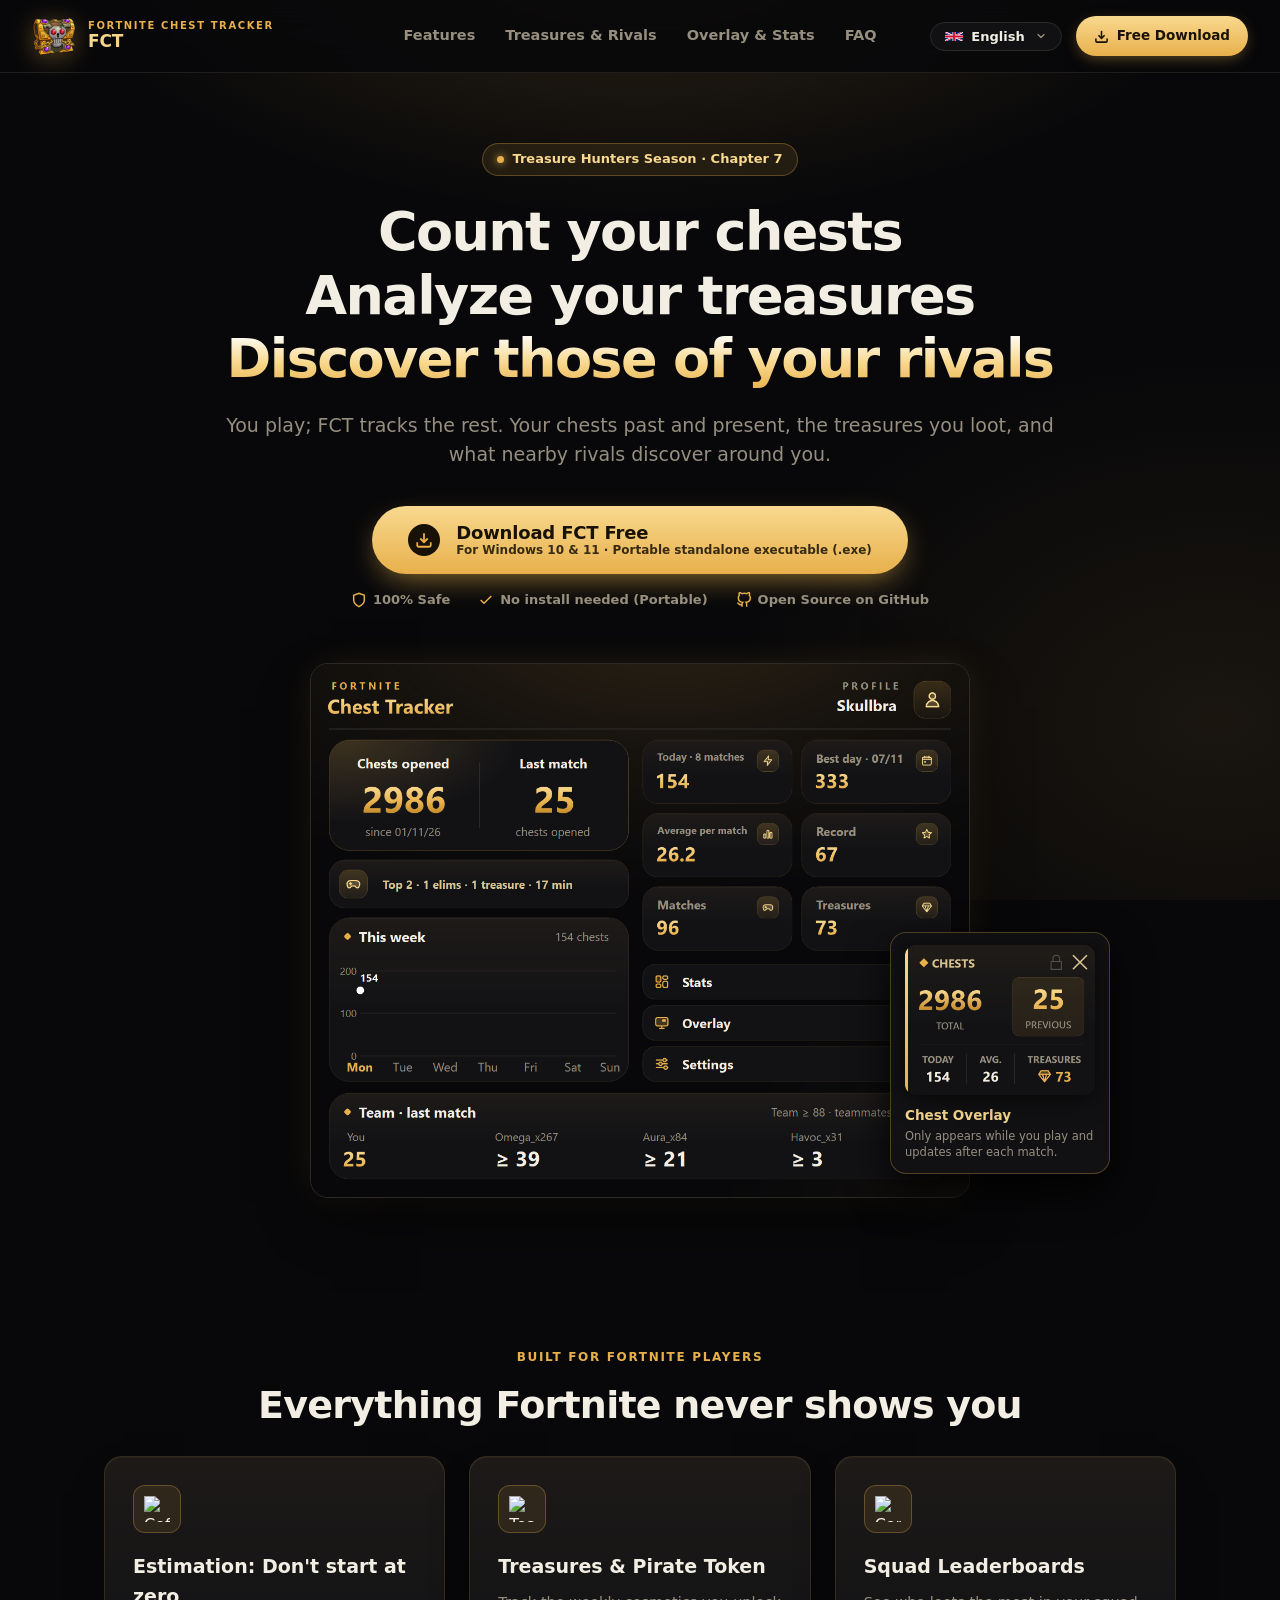
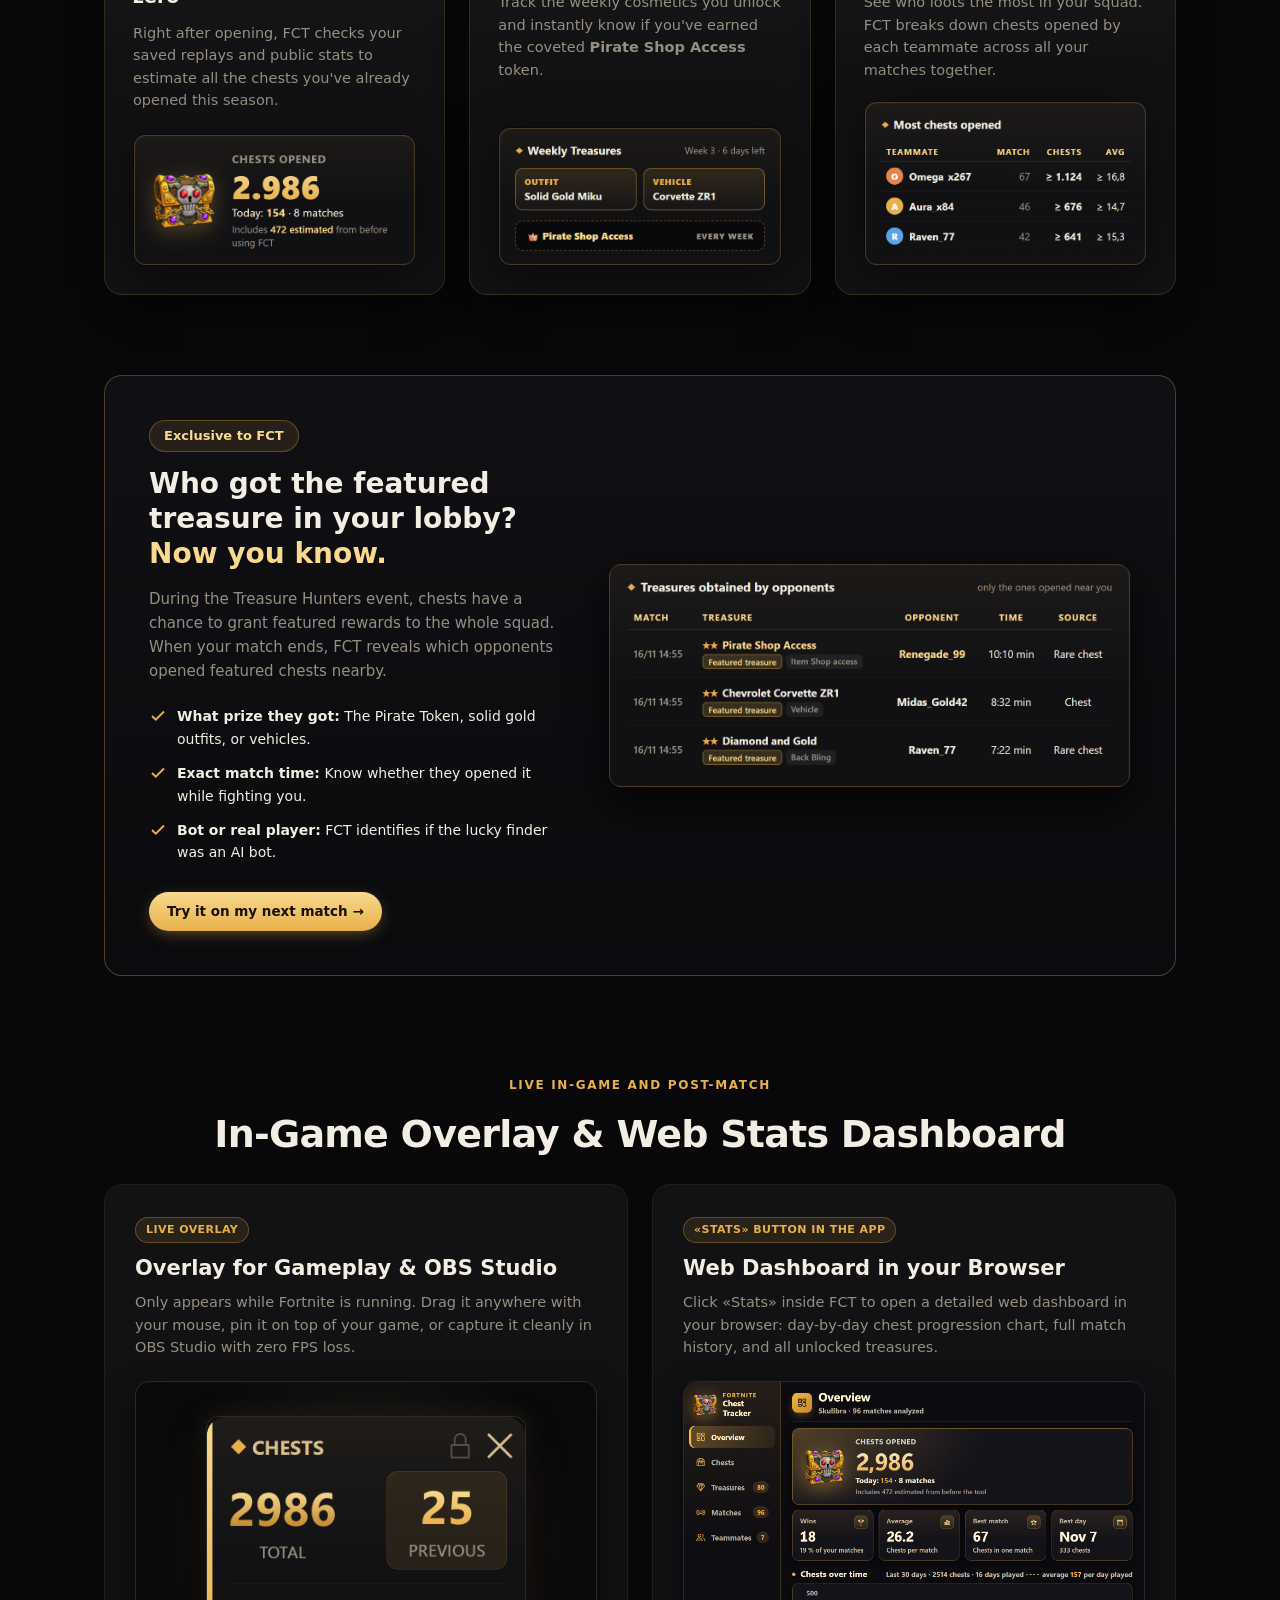
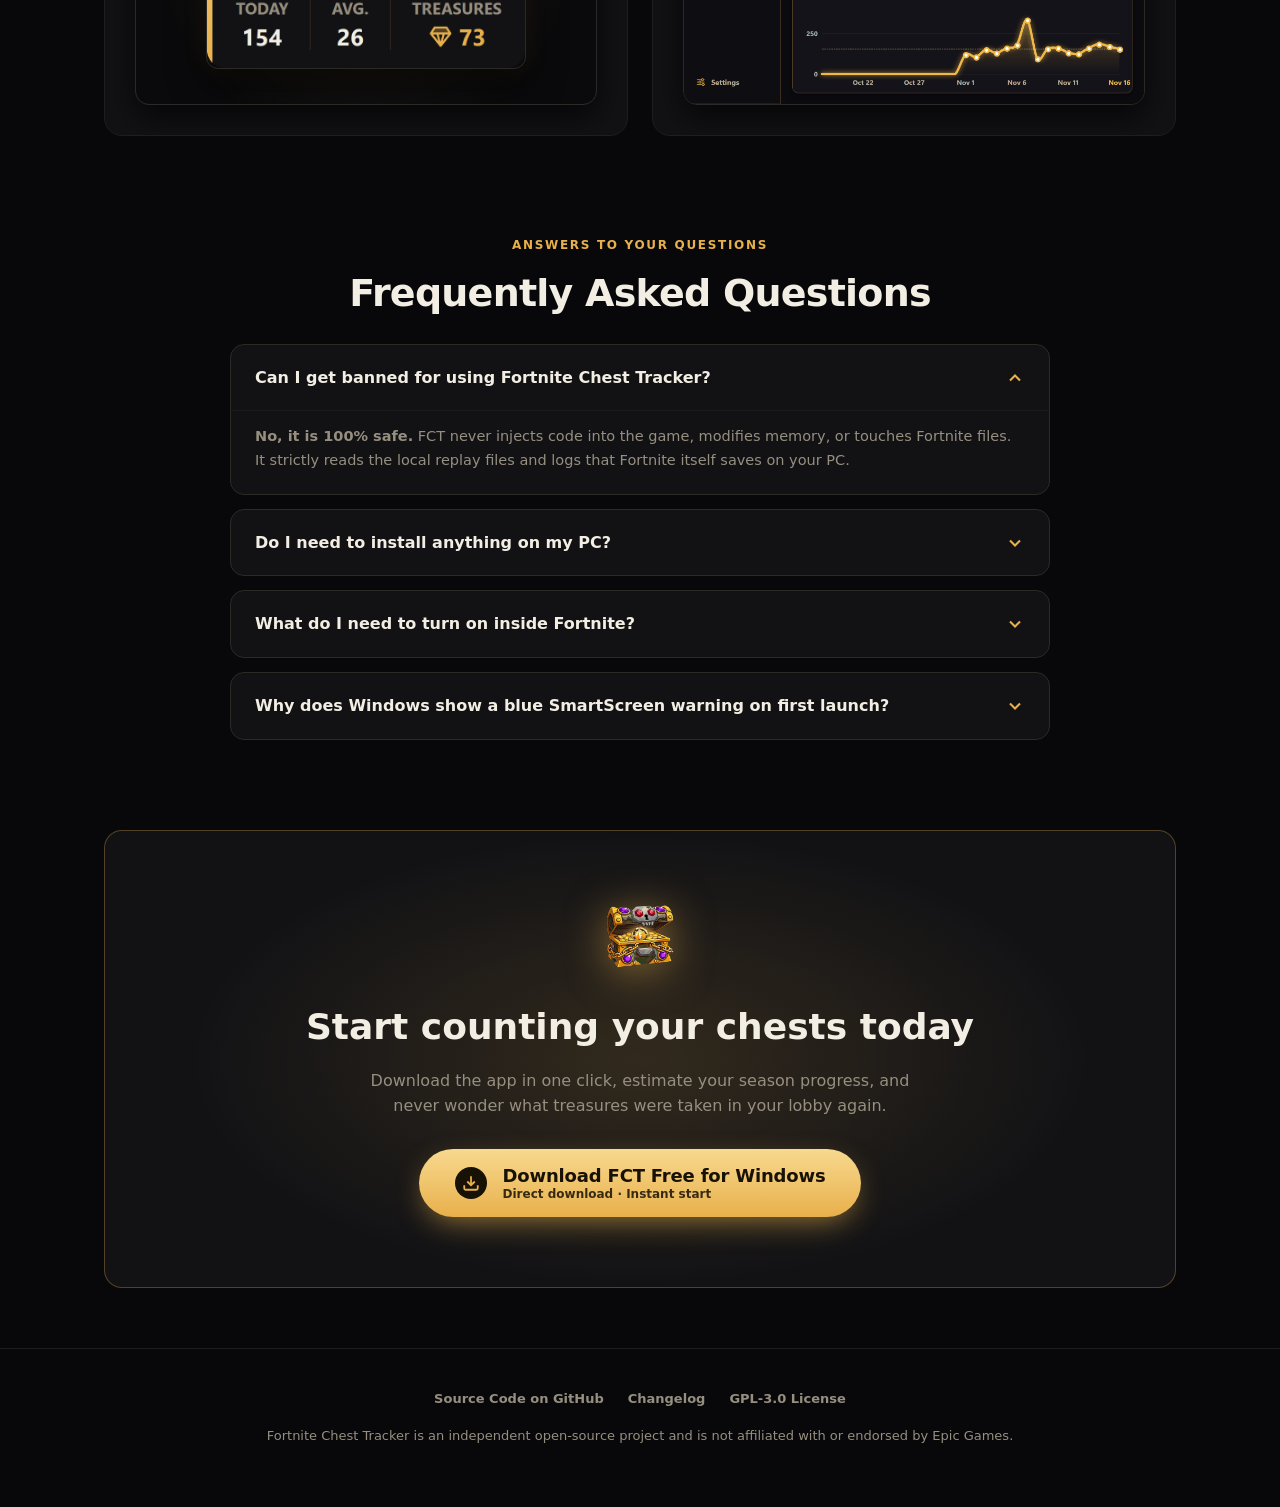
==== commit 779fb196: "Configuración y Estimación: copias de seguridad manuales, aislamiento por perfil y suite de pruebas" ====
--- a/docs/en/index.html
+++ b/docs/en/index.html
@@ -398,6 +398,11 @@
       box-shadow: 0 6px 20px -4px rgba(232, 176, 75, 0.7);
     }
 
+    /* Las secciones enlazadas desde el menú no quedan tapadas por la cabecera fija */
+    section[id] {
+      scroll-margin-top: 88px;
+    }
+
     /* ---- Hero Section ---------------------------------------------------- */
     .hero {
       padding: 70px 0 50px;
@@ -1166,7 +1171,7 @@
     }
 
     /* ---- Responsive Design (Mobile & Tablets) ---- */
-    @media (max-width: 1040px) {
+    @media (max-width: 1100px) {
       .nav-links {
         display: none !important;
       }
@@ -1420,6 +1425,10 @@
         max-height: calc(100vh - 64px);
       }
 
+      section[id] {
+        scroll-margin-top: 76px;
+      }
+
       .logo-chest {
         width: 38px;
         height: 38px;
@@ -1500,10 +1509,7 @@
       }
 
       .floating-overlay-card {
-        position: static;
-        margin-top: 16px;
-        width: 100%;
-        max-width: none;
+        display: none;
       }
 
       .btn-main-download {
@@ -1632,7 +1638,7 @@
       }
 
       .faq-answer {
-        padding: 0 18px 16px;
+        padding: 14px 18px 16px;
         font-size: 13.5px;
       }
 
@@ -1768,12 +1774,12 @@
           </svg>
           <span data-i18n="nav_cta">Free Download</span>
         </a>
-        <button class="mobile-nav-copy-btn" id="mobile-nav-copy-btn" type="button" onclick="copyLink()">
+        <button class="mobile-nav-copy-btn" id="mobile-nav-copy-btn" type="button" onclick="copyLink(this)">
           <svg width="16" height="16" viewBox="0 0 24 24" fill="none" stroke="currentColor" stroke-width="2">
             <rect x="9" y="9" width="13" height="13" rx="2" ry="2"></rect>
             <path d="M5 15H4a2 2 0 0 1-2-2V4a2 2 0 0 1 2-2h9a2 2 0 0 1 2 2v1"></path>
           </svg>
-          <span data-i18n="mobile_helper_btn">Copiar enlace</span>
+          <span data-i18n="btn_copy">Copy Link</span>
         </button>
       </div>
       <div class="mobile-nav-footer">
@@ -1845,7 +1851,7 @@
       <!-- Mobile User Helper (TikTok conversion) -->
       <div class="mobile-helper" id="mobile-helper">
         <span data-i18n-html="mobile_helper_txt">📱 <strong>On mobile?</strong> Copy the link to download it when you hop on your PC.</span>
-        <button class="mobile-helper-btn" id="copy-link-btn" onclick="copyLink()" data-i18n="btn_copy">Copy Link</button>
+        <button class="mobile-helper-btn" id="copy-link-btn" onclick="copyLink(this)" data-i18n="btn_copy">Copy Link</button>
       </div>
 
       <!-- Main Showcase Preview -->
@@ -1892,7 +1898,7 @@
             <img src="../images/icon-treasures.png" alt="Tesoros">
           </div>
           <h3 data-i18n="card2_title">Treasures & Pirate Token</h3>
-          <p data-i18n-html="card2_desc">Track the weekly cosmetics you unlock and instantly know if you\</p>
+          <p data-i18n-html="card2_desc">Track the weekly cosmetics you unlock and instantly know if you've earned the coveted <strong>Pirate Shop Access</strong> token.</p>
           <img src="../images/hook-treasures-es.png" data-i18n-src-es="../images/hook-treasures-es.png"
             data-i18n-src-en="../images/hook-treasures-en.png" alt="Lista de tesoros conseguidos" class="card-img"
             id="img-treasures">
@@ -2033,7 +2039,7 @@
             <polyline points="6 9 12 15 18 9" />
           </svg>
         </div>
-        <div class="faq-answer" data-i18n-html="faq_a4">This is Windows SmartScreen, standard for any brand-new open-source software until it accumulates thousands of downloads. Simply click <strong>\</div>
+        <div class="faq-answer" data-i18n-html="faq_a4">This is Windows SmartScreen, standard for any brand-new open-source software until it accumulates thousands of downloads. Simply click <strong>"More info"</strong> and then <strong>"Run anyway"</strong>. FCT is digitally signed via SignPath.</div>
       </div>
     </section>
 
@@ -2125,7 +2131,7 @@
         trust_safe: "100% Seguro",
         trust_portable: "Sin instalación (Portátil)",
         trust_open: "Código Abierto en GitHub",
-        mobile_helper_txt: '📱 <strong>¿Estás en el móvil?</strong> Cópia el enlace para descargarlo al encender tu PC.',
+        mobile_helper_txt: '📱 <strong>¿Estás en el móvil?</strong> Copia el enlace para descargarlo al encender tu PC.',
         btn_copy: "Copiar Enlace",
         copied: "¡Enlace copiado! ✓",
         overlay_float_title: "Overlay de cofres",
@@ -2274,6 +2280,20 @@
 
     let currentLang = 'en';
 
+    function getSavedLang() {
+      try {
+        return localStorage.getItem('fct-lang');
+      } catch (e) {
+        return null;
+      }
+    }
+
+    function setSavedLang(lang) {
+      try {
+        localStorage.setItem('fct-lang', lang);
+      } catch (e) {}
+    }
+
     function getFlagHtml(code, fallbackEmoji = '') {
       return flagSvgs[code] || `<span style="font-size:15px;line-height:1;">${fallbackEmoji}</span>`;
     }
@@ -2284,9 +2304,11 @@
       if (!menu) return;
       menu.innerHTML = '';
 
+      const isFile = window.location.protocol === 'file:';
+
       languages.forEach(l => {
         const item = document.createElement('a');
-        item.href = `?lang=${l.code}`;
+        item.href = l.code === 'es' ? (isFile ? '../index.html' : '../') : (isFile ? 'index.html' : './');
         item.className = `lang-dropdown-item ${l.code === currentLang ? 'active' : ''}`;
         item.id = `lang-item-${l.code}`;
         item.setAttribute('role', 'menuitem');
@@ -2307,8 +2329,9 @@
         item.addEventListener('click', (e) => {
           e.preventDefault();
           if (l.code === 'es') {
-            const isFile = window.location.protocol === 'file:';
-            window.location.href = (isFile ? '../index.html' : '../') + window.location.hash;
+            setSavedLang('es');
+            const cleanHash = (window.location.hash === '#en' || window.location.hash === '#es' || window.location.hash.startsWith('#lang=')) ? '' : window.location.hash;
+            window.location.href = (isFile ? '../index.html' : '../') + cleanHash;
           } else {
             setLanguage('en', true);
           }
@@ -2354,7 +2377,7 @@
     function setLanguage(lang, pushState = false) {
       if (!i18nData[lang]) lang = 'es';
       currentLang = lang;
-      localStorage.setItem('fct-lang', lang);
+      setSavedLang(lang);
       document.documentElement.lang = lang;
 
       // Actualizar botón del desplegable
@@ -2372,15 +2395,17 @@
         if (item) item.classList.toggle('active', l.code === lang);
       });
 
-      // Actualizar la URL para que siempre refleje el idioma actual (?lang=es / ?lang=en) y sea directamente compartible
+      // Si la URL vino con un parámetro explícito ?lang=, sincronizarlo si es necesario
       const url = new URL(window.location);
-      const prevLang = url.searchParams.get('lang');
-      if (prevLang !== lang) {
-        url.searchParams.set('lang', lang);
-        if (pushState) {
-          window.history.pushState({ lang }, '', url);
-        } else {
-          window.history.replaceState({ lang }, '', url);
+      if (url.searchParams.has('lang')) {
+        const prevLang = url.searchParams.get('lang');
+        if (prevLang !== lang) {
+          url.searchParams.set('lang', lang);
+          if (pushState) {
+            window.history.pushState({ lang }, '', url);
+          } else {
+            window.history.replaceState({ lang }, '', url);
+          }
         }
       }
 
@@ -2426,31 +2451,36 @@
 
     // Detectar idioma inicial con soporte para parámetros de URL (?lang=xx), hash (#xx) y localStorage
     function detectInitialLang() {
+      const isFile = window.location.protocol === 'file:';
+      const cleanHash = (window.location.hash === '#en' || window.location.hash === '#es' || window.location.hash.startsWith('#lang=')) ? '' : window.location.hash;
+
       // 1. Parámetro en URL: ?lang=es o ?lang=en
       const params = new URLSearchParams(window.location.search);
       const urlLang = params.get('lang')?.toLowerCase();
       if (urlLang === 'es') {
-        const isFile = window.location.protocol === 'file:';
-        window.location.replace((isFile ? '../index.html' : '../') + window.location.hash);
+        setSavedLang('es');
+        window.location.replace((isFile ? '../index.html' : '../') + cleanHash);
         return 'es';
       }
-      if (urlLang === 'en') return 'en';
-
-      // 2. Hash en URL: #es o #lang=es
+      if (urlLang === 'en') {
+        setSavedLang('en');
+        return 'en';
+      }
+
+      // 2. Hash en URL: #es, #en o #lang=es / #lang=en
       const hash = window.location.hash.replace('#', '').toLowerCase();
-      if (hash.startsWith('lang=')) {
-        const hashLang = hash.split('=')[1];
-        if (hashLang && i18nData[hashLang]) return hashLang;
-      } else if (i18nData[hash]) {
-        return hash;
-      }
-
-      // 3. Guardado en localStorage
-      const saved = localStorage.getItem('fct-lang');
-      if (saved && i18nData[saved]) return saved;
-
-      // 4. Idioma preferido del navegador
-      const navLang = (navigator.language || 'es').toLowerCase();
+      let hashLang = null;
+      if (hash.startsWith('lang=')) hashLang = hash.split('=')[1];
+      else if (hash === 'es' || hash === 'en') hashLang = hash;
+
+      if (hashLang === 'es') {
+        setSavedLang('es');
+        window.location.replace((isFile ? '../index.html' : '../') + cleanHash);
+        return 'es';
+      }
+
+      // 3. Estamos en /en/, por lo que el idioma canónico de esta página es siempre inglés ('en')
+      setSavedLang('en');
       return 'en';
     }
 
@@ -2486,21 +2516,24 @@
     }
 
     // Copiar enlace en móvil o compartir
-    function copyLink() {
+    function copyLink(btn) {
       const isFile = window.location.protocol === 'file:';
       const shareUrl = isFile ? window.location.href : 'https://adrc4-ua.github.io/Fortnite-Chest-Tracker/en/';
+      if (!navigator.clipboard || !navigator.clipboard.writeText) return;
       navigator.clipboard.writeText(shareUrl).then(() => {
-        const b = document.getElementById('copy-link-btn');
-        const originalText = i18nData[currentLang].btn_copy || 'Copiar Enlace';
-        b.textContent = i18nData[currentLang].copied || '¡Enlace copiado! ✓';
+        const b = btn || document.getElementById('copy-link-btn');
+        const label = b.querySelector('[data-i18n]') || b;
+        const dict = i18nData[currentLang] || i18nData.es;
+        const originalText = dict.btn_copy;
+        label.textContent = dict.copied;
         b.style.background = 'var(--gold)';
         b.style.color = '#1a1206';
         setTimeout(() => {
-          b.textContent = originalText;
+          label.textContent = originalText;
           b.style.background = '';
           b.style.color = '';
         }, 3000);
-      });
+      }).catch(() => {});
     }
 
     // Cerrar modal con Escape o clic fuera
@@ -2557,6 +2590,10 @@
     window.addEventListener('keydown', (e) => {
       if (e.key === 'Escape') closeMobileMenu();
     });
+
+    window.addEventListener('resize', () => {
+      if (mobileMenuBtn && getComputedStyle(mobileMenuBtn).display === 'none') closeMobileMenu();
+    });
   </script>
 </body>
 
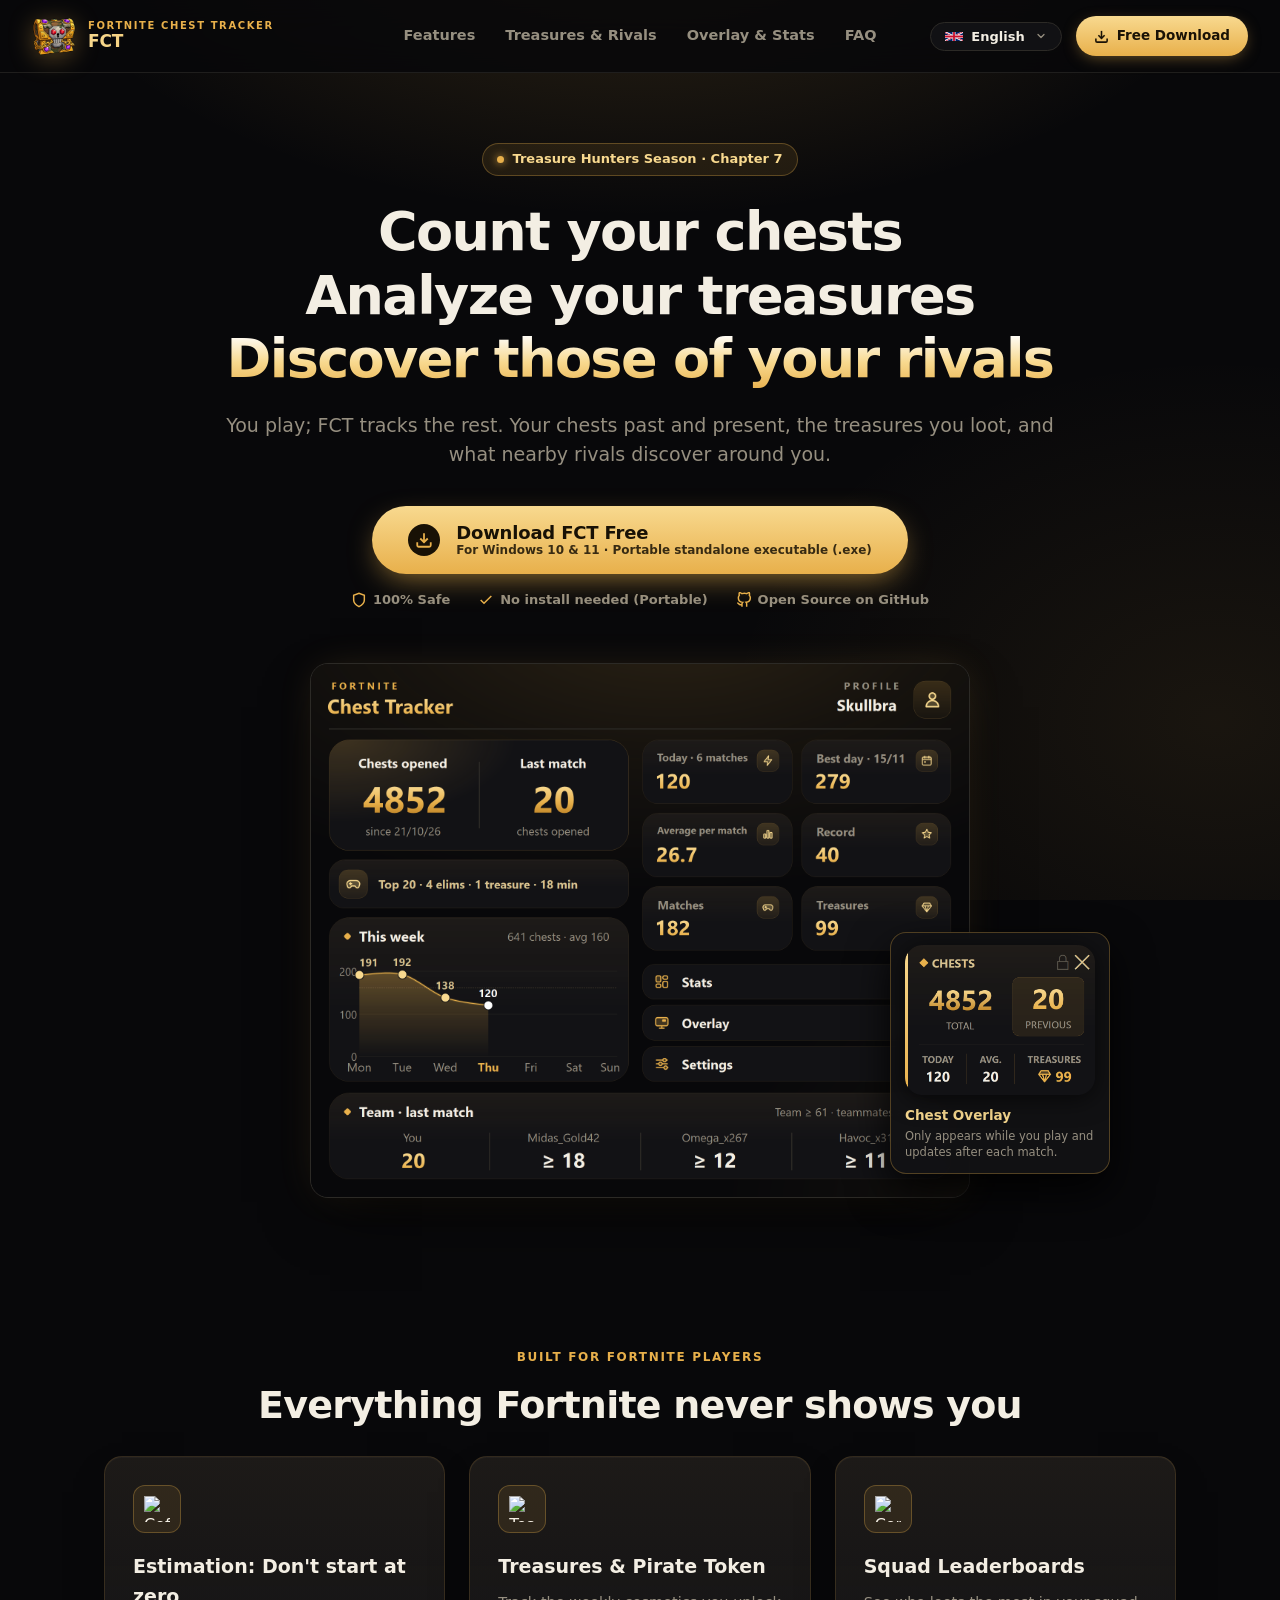
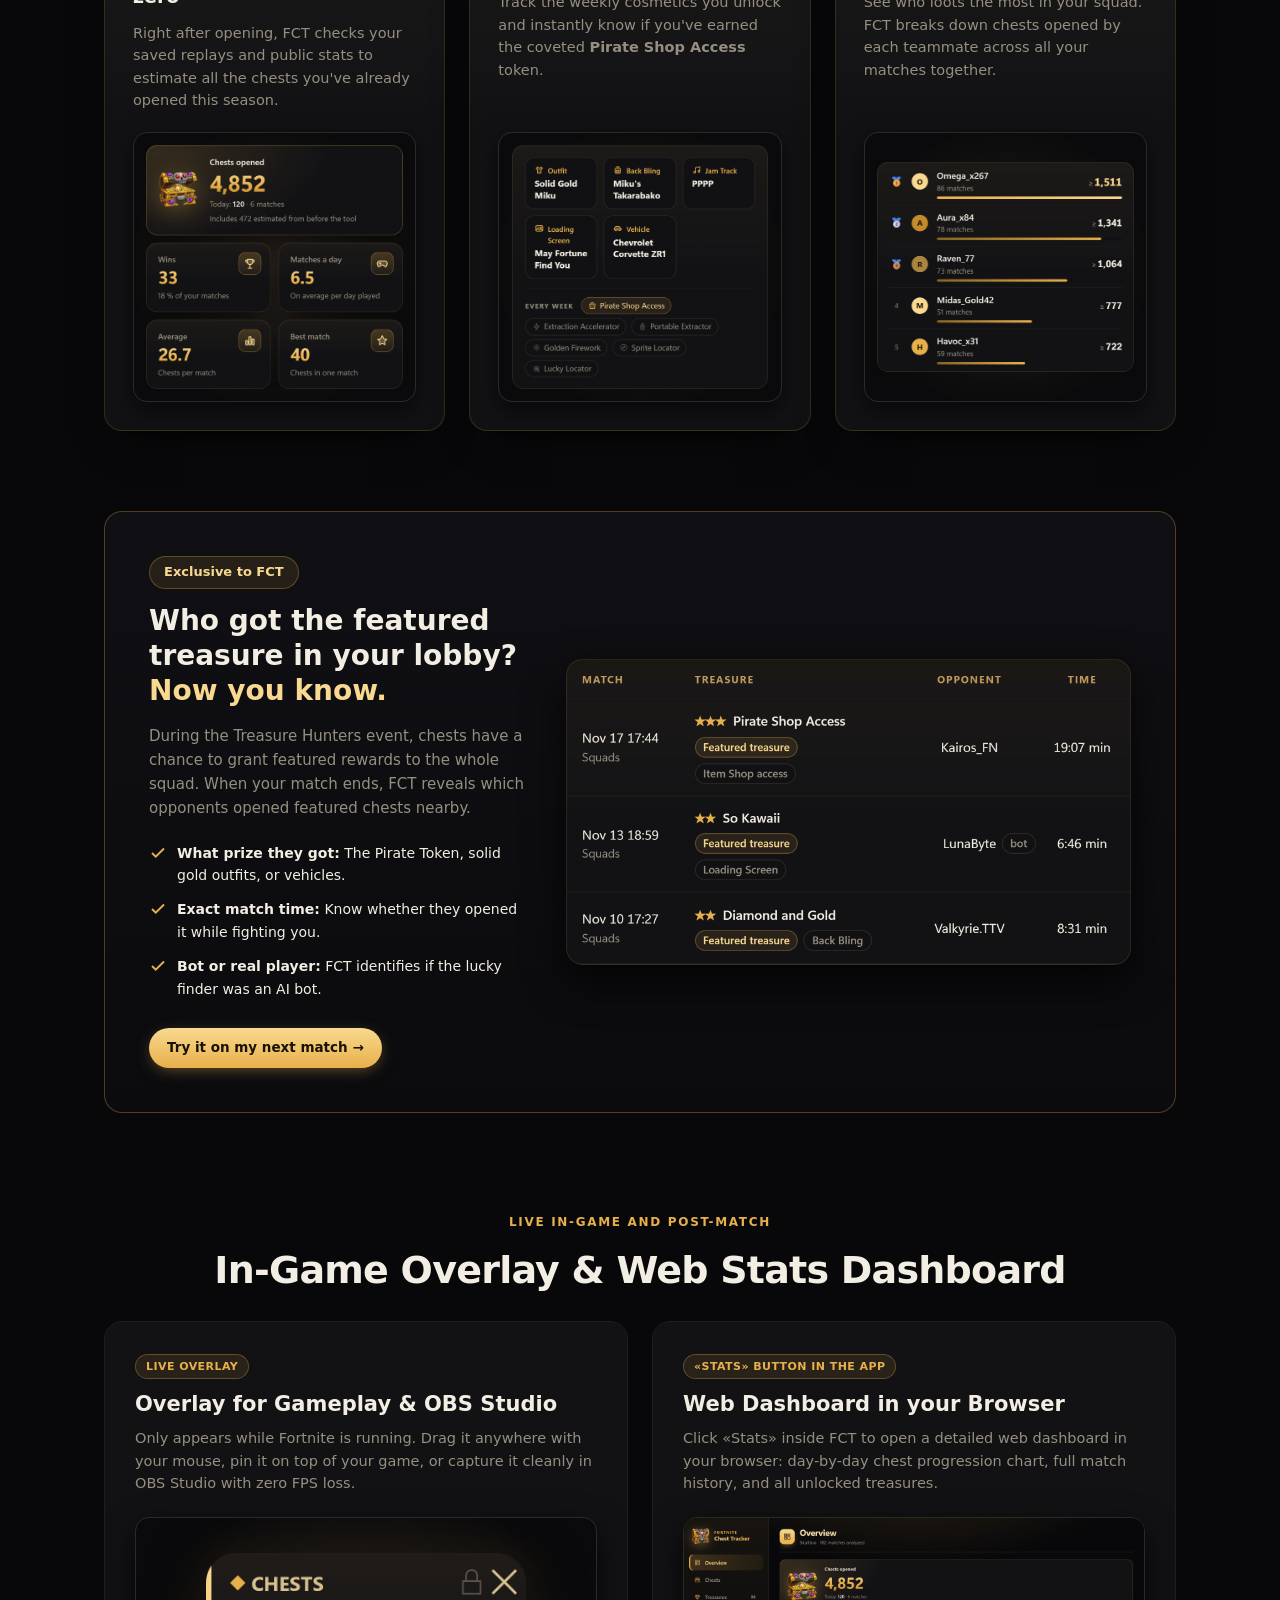
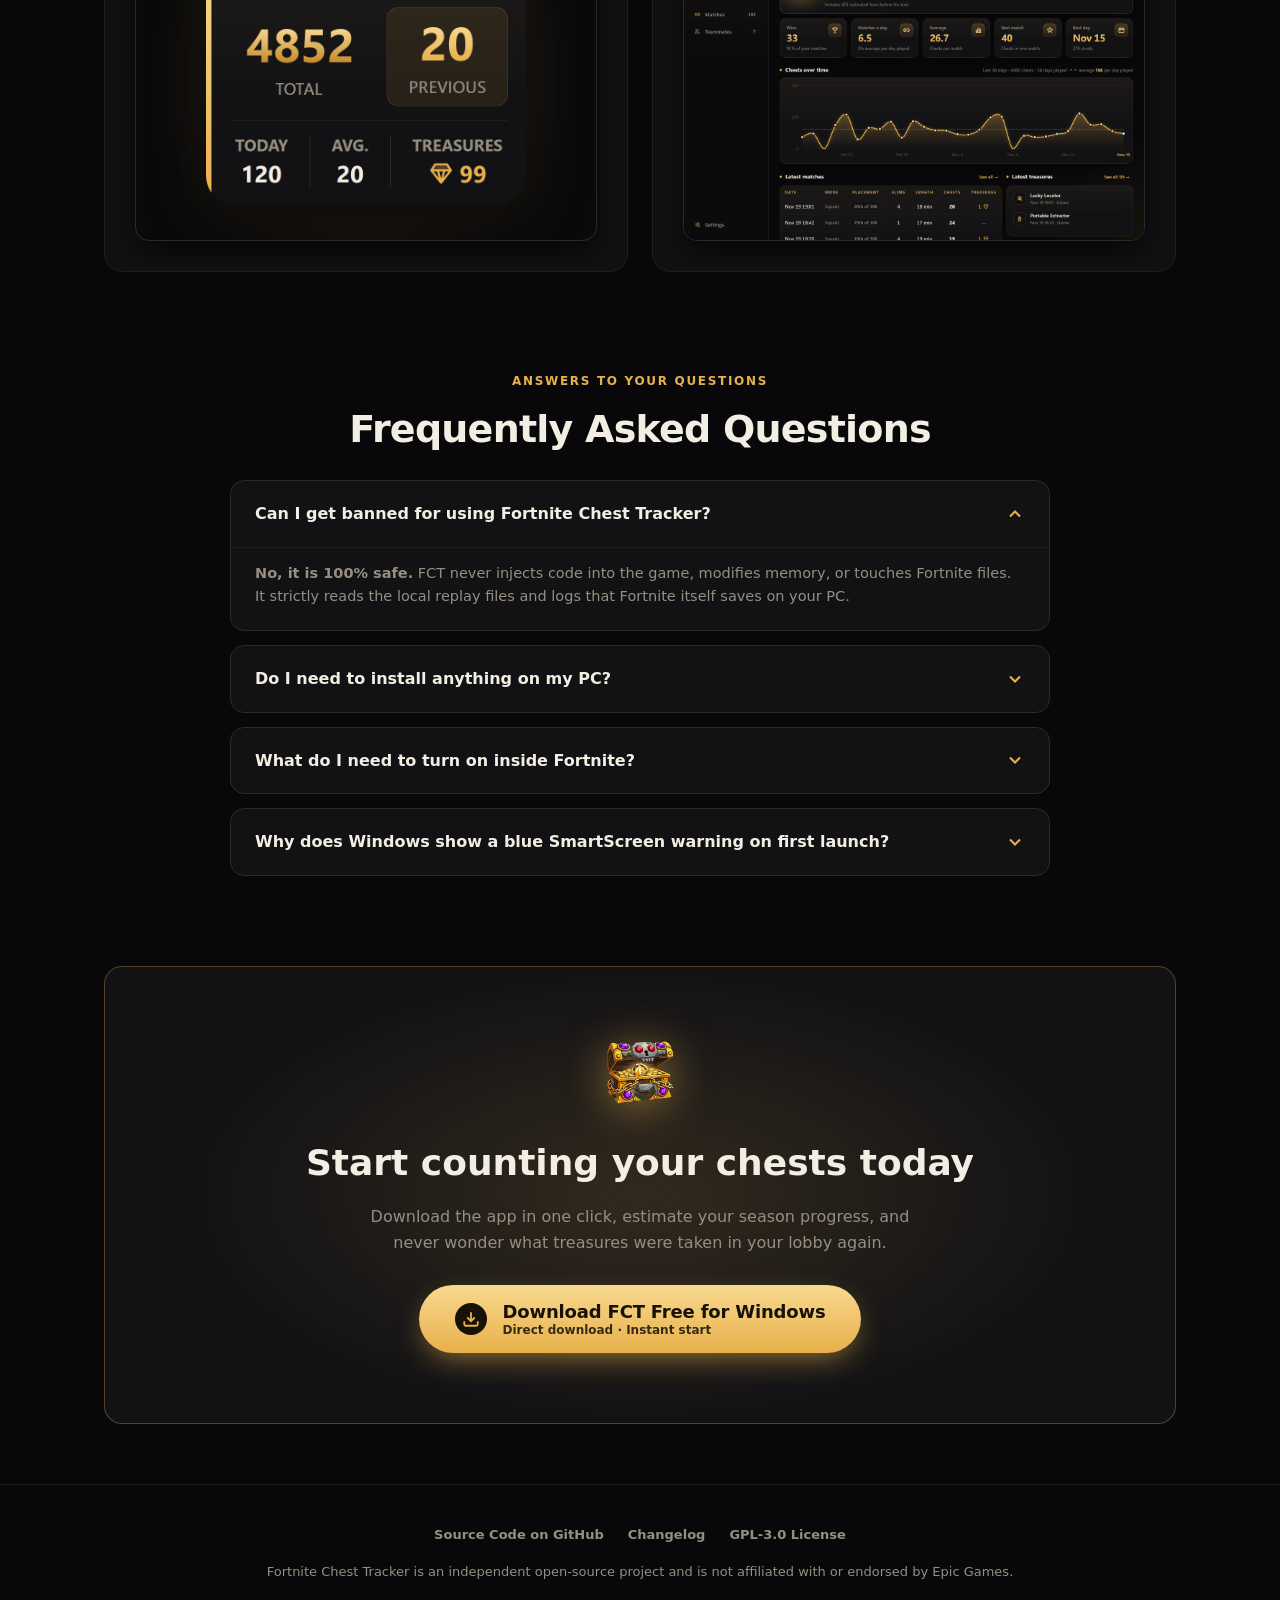
==== commit 82887172: "docs: regenerar capturas en alta resolución y actualizar tarjetas informativas" ====
--- a/docs/en/index.html
+++ b/docs/en/index.html
@@ -759,14 +759,22 @@
       flex-grow: 1;
     }
 
+    /* The three captures share one box: same shape and size in every card, each one centred inside it on the
+       box's own background (they are 408 x 387-389 x 333 CSS px). */
     .feature-card .card-img {
       width: 100%;
       height: auto;
+      aspect-ratio: 408 / 389;
+      object-fit: contain;
+      object-position: center;
+      box-sizing: border-box;
+      padding: 12px;
       border-radius: 14px;
-      border: none;
+      border: 1px solid var(--line2);
+      background: radial-gradient(circle at center, rgba(232, 176, 75, 0.08) 0%, #0a0a0c 75%);
       margin-top: auto;
       display: block;
-      filter: drop-shadow(0 8px 24px rgba(0, 0, 0, 0.6));
+      box-shadow: 0 8px 24px rgba(0, 0, 0, 0.6);
     }
 
     /* ---- Deep Dive Rival Treasures --------------------------------------- */
@@ -777,7 +785,7 @@
       padding: 44px;
       margin: 80px 0;
       display: grid;
-      grid-template-columns: 1fr 1.25fr;
+      grid-template-columns: 1fr 1.5fr; /* room for the table to show near its real size (600 px wide) */
       gap: 40px;
       align-items: center;
     }
@@ -918,15 +926,15 @@
       max-width: 320px;
       width: 82%;
       height: auto;
-      border-radius: 12px;
-      border: 1px solid var(--line2);
-      box-shadow: 0 14px 36px rgba(0, 0, 0, 0.75), 0 0 24px rgba(232, 176, 75, 0.12);
-      transition: transform 0.25s ease, box-shadow 0.25s ease;
+      border: none;
+      /* the capture has its own rounded, transparent corners: a shadow that follows them, no frame around them */
+      filter: drop-shadow(0 14px 28px rgba(0, 0, 0, 0.75)) drop-shadow(0 0 18px rgba(232, 176, 75, 0.12));
+      transition: transform 0.25s ease, filter 0.25s ease;
     }
 
     .duo-card:hover .duo-media-overlay img {
       transform: scale(1.02);
-      box-shadow: 0 16px 40px rgba(0, 0, 0, 0.8), 0 0 28px rgba(232, 176, 75, 0.22);
+      filter: drop-shadow(0 16px 32px rgba(0, 0, 0, 0.8)) drop-shadow(0 0 22px rgba(232, 176, 75, 0.22));
     }
 
     .duo-media-stats {
@@ -937,6 +945,7 @@
       width: 100%;
       height: 100%;
       object-fit: cover;
+      object-position: top left;
       display: block;
       transition: transform 0.25s ease;
     }
@@ -1988,8 +1997,8 @@
             <p data-i18n="duo_stats_desc">Click «Stats» inside FCT to open a detailed web dashboard in your browser: day-by-day chest progression chart, full match history, and all unlocked treasures.</p>
           </div>
           <div class="duo-media duo-media-stats">
-            <img src="../images/stats-summary-es.png" data-i18n-src-es="../images/stats-summary-es.png"
-              data-i18n-src-en="../images/stats-summary-en.png" alt="Panel de Estadísticas de FCT" id="img-stats">
+            <img src="../images/web-dashboard-es.png" data-i18n-src-es="../images/web-dashboard-es.png"
+              data-i18n-src-en="../images/web-dashboard-en.png" alt="Panel de Estadísticas de FCT" id="img-stats">
           </div>
         </div>
       </div>
